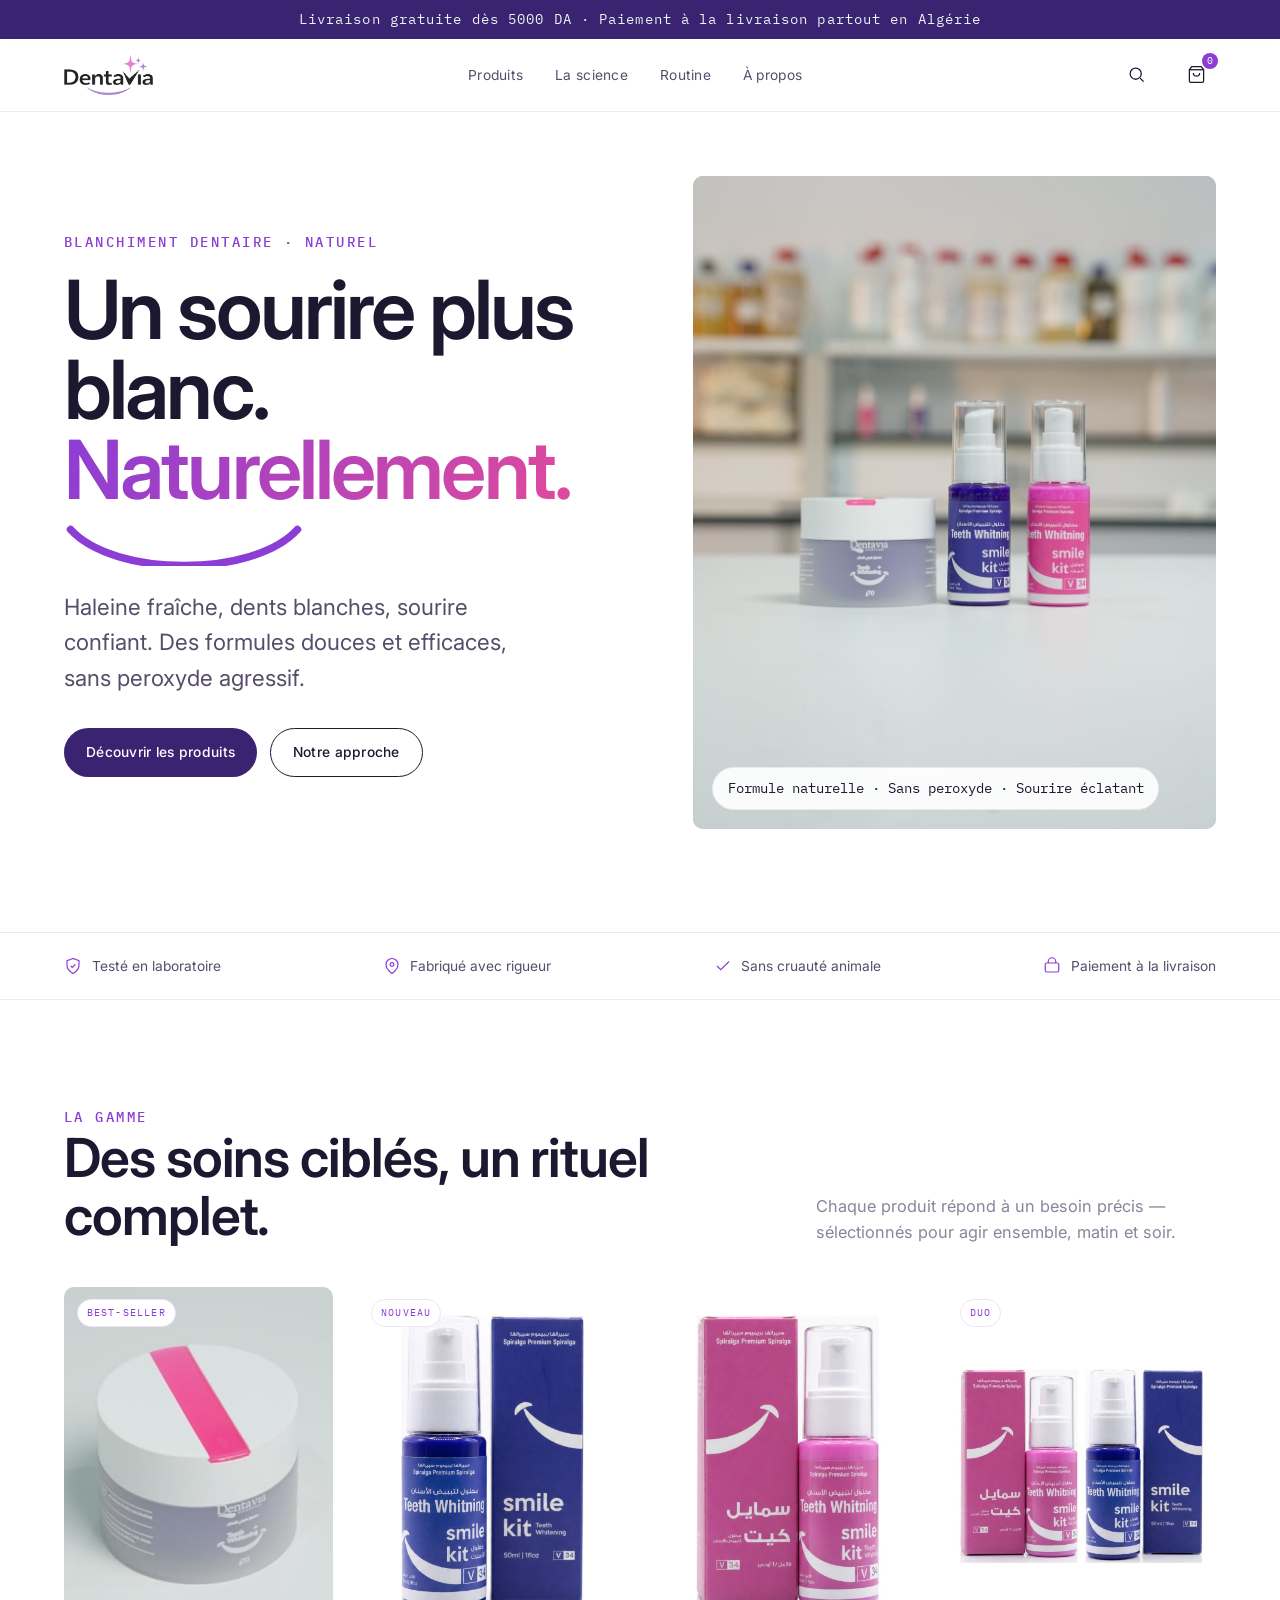
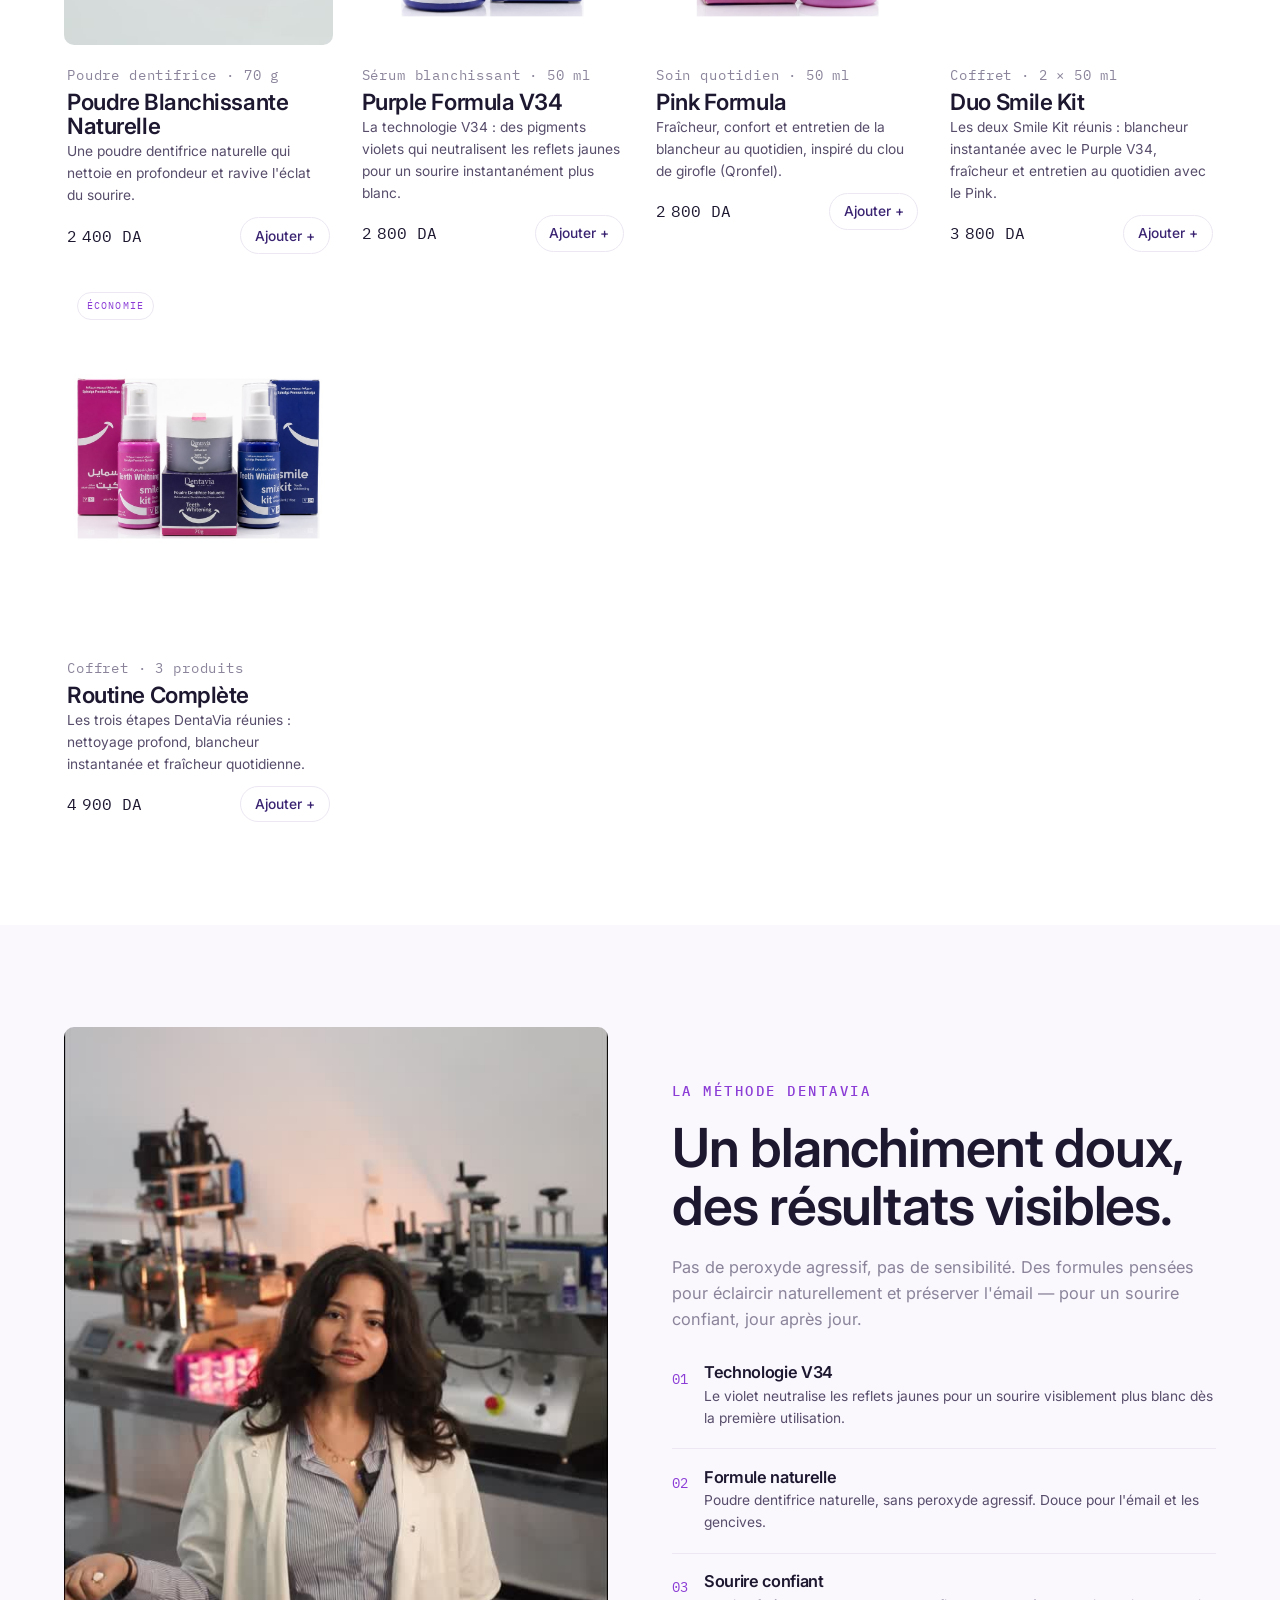
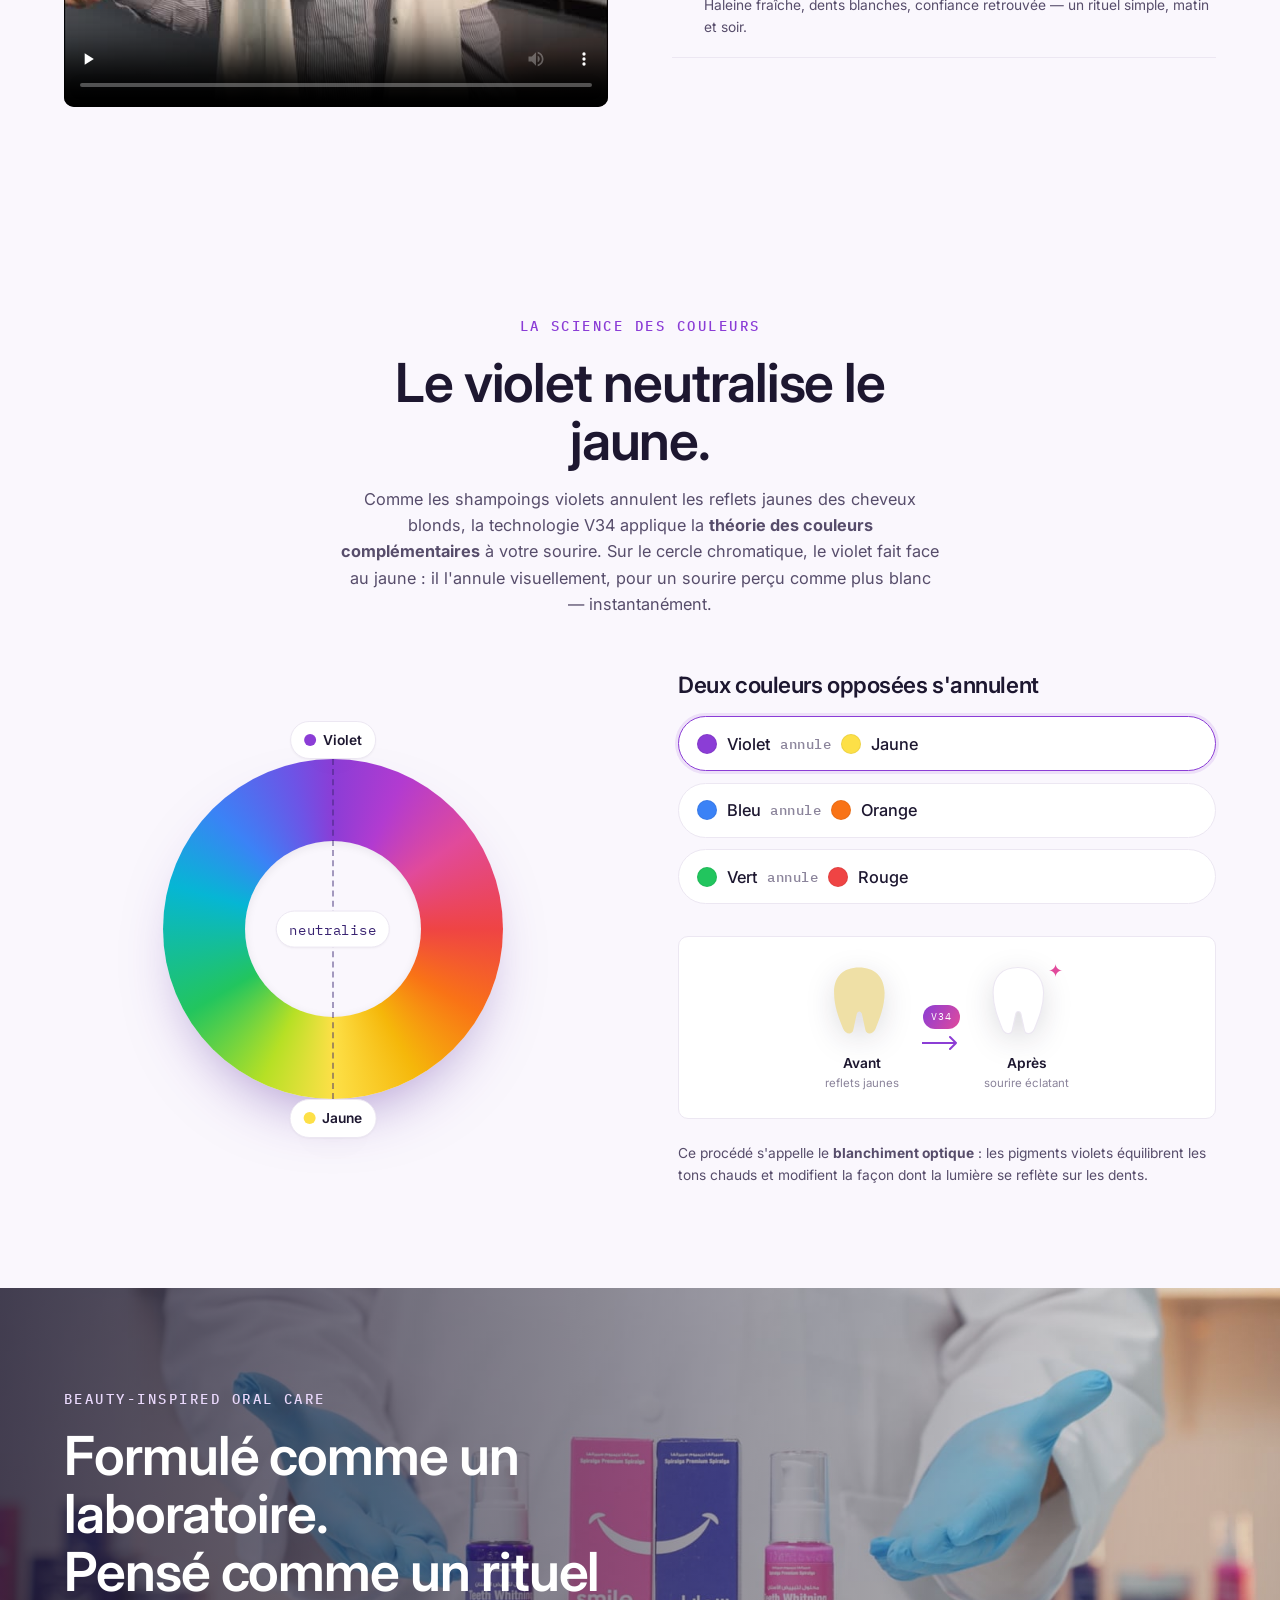
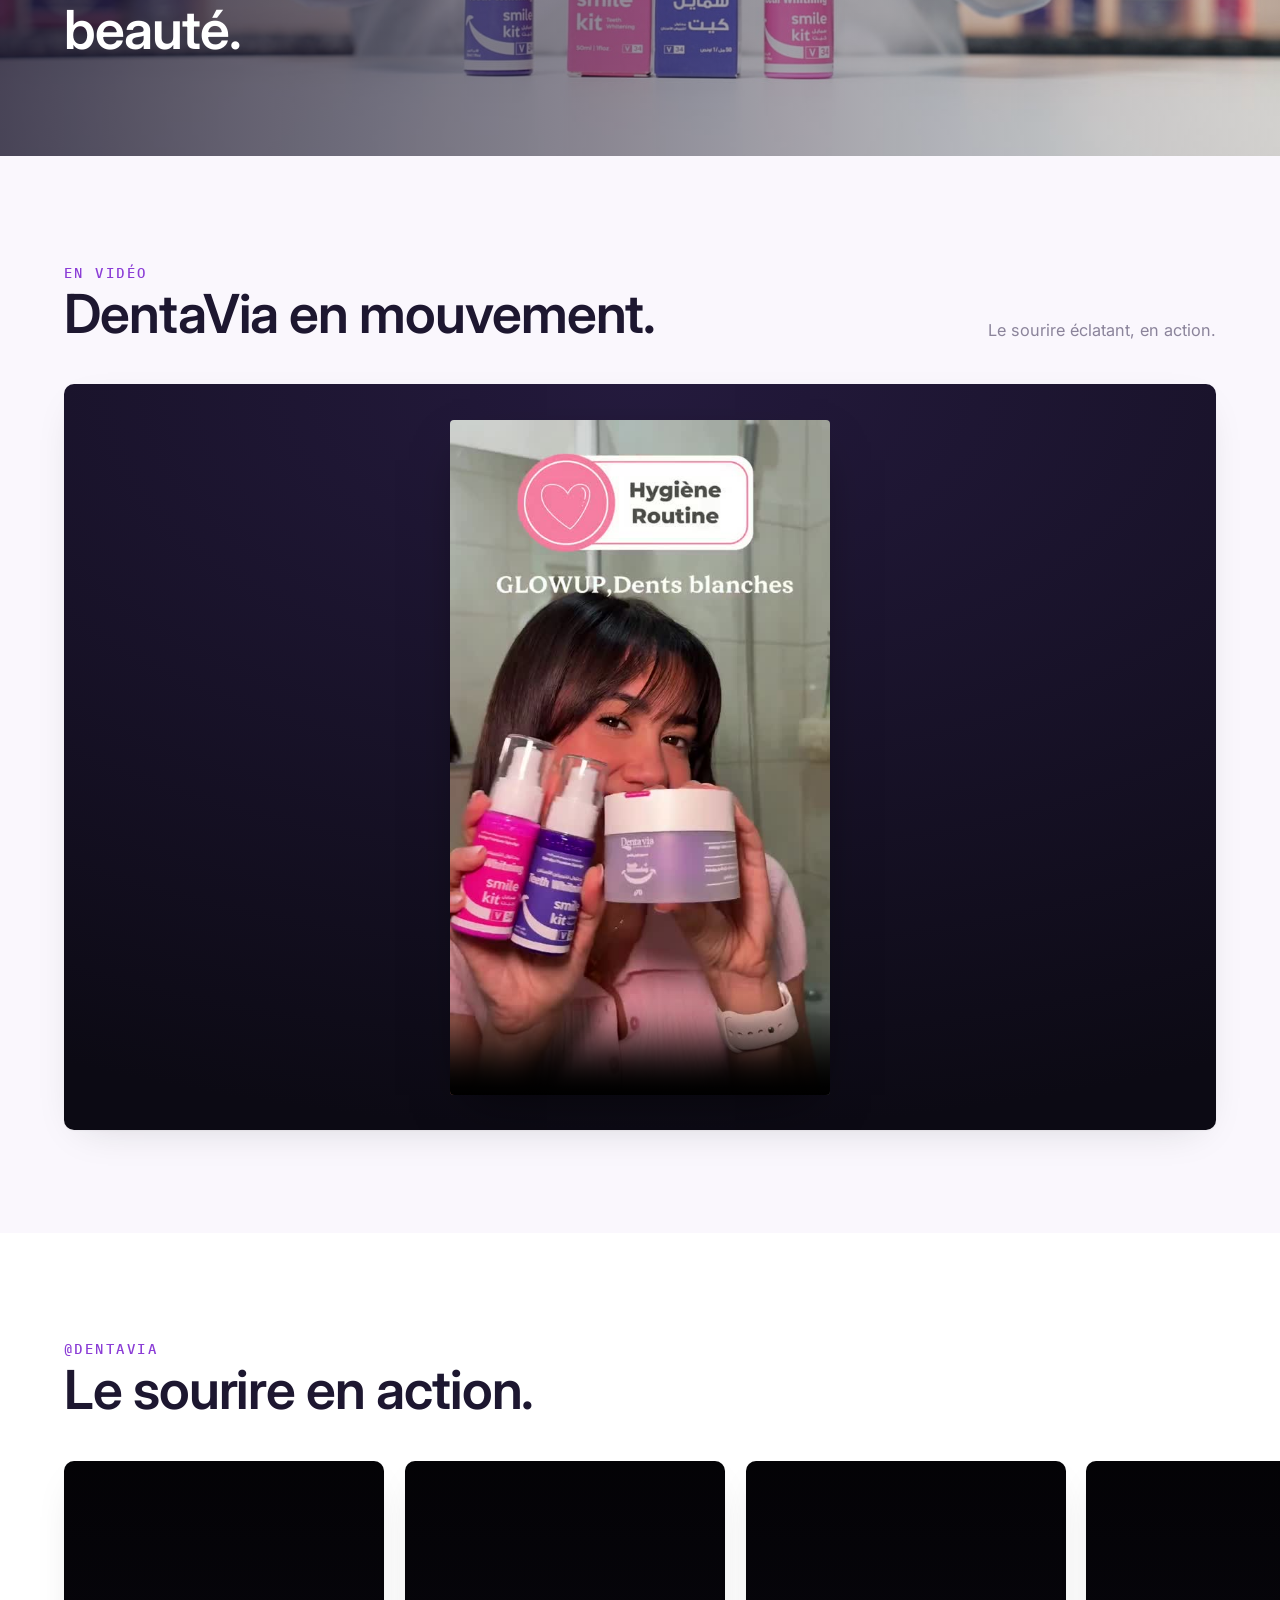
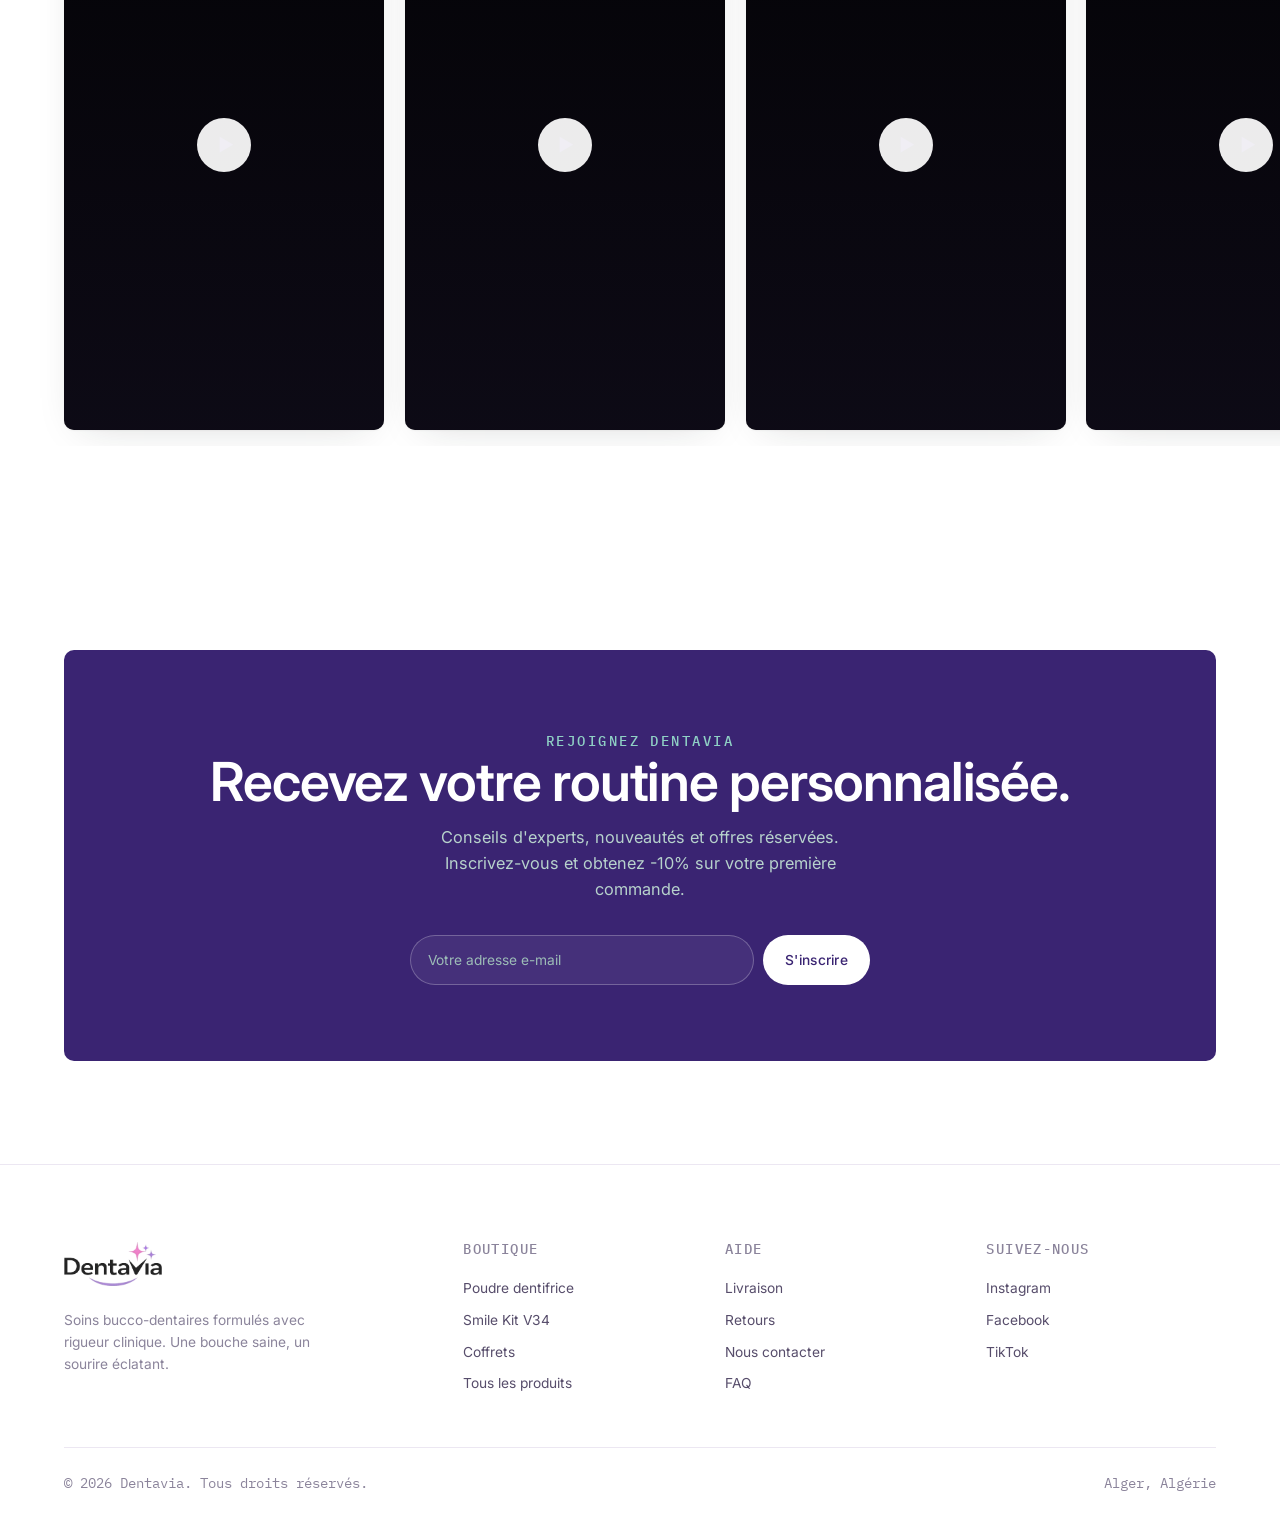
==== index.html @ 121d043a "DentaVia store: initial commit Static COD e-commerce site (5 products, cart, checkout with Google Sh" ====
<!DOCTYPE html>
<html lang="fr">
<head>
  <meta charset="UTF-8" />
  <meta name="viewport" content="width=device-width, initial-scale=1.0" />
  <title>DentaVia — Blanchiment dentaire naturel</title>
  <meta name="description" content="DentaVia — poudre dentifrice naturelle et Smile Kit V34. Haleine fraîche, dents blanches, sourire confiant. Livraison partout en Algérie." />
  <link rel="preconnect" href="https://fonts.googleapis.com" />
  <link rel="preconnect" href="https://fonts.gstatic.com" crossorigin />
  <link href="https://fonts.googleapis.com/css2?family=Inter:wght@400;500;600;700&family=IBM+Plex+Mono:wght@400;500&display=swap" rel="stylesheet" />
  <link rel="stylesheet" href="assets/css/style.css" />
</head>
<body>

  <!-- ===== Logo intro (animated reveal, once per session) ===== -->
  <div class="intro" id="intro" hidden>
    <div class="intro__stage">
      <svg class="intro__smile" viewBox="0 0 120 26" preserveAspectRatio="none" fill="none" aria-hidden="true">
        <path d="M5 6 C42 31 78 31 115 6" stroke="url(#ig)" stroke-width="6" stroke-linecap="round" pathLength="1" vector-effect="non-scaling-stroke" />
        <defs><linearGradient id="ig" x1="0" y1="0" x2="120" y2="0"><stop stop-color="#8b3dd6"/><stop offset="1" stop-color="#e14a9b"/></linearGradient></defs>
      </svg>
      <img class="intro__logo" src="assets/img/logo.png" alt="DentaVia" />
    </div>
  </div>

  <!-- Announcement -->
  <div class="announce">Livraison gratuite dès 5000 DA · Paiement à la livraison partout en Algérie</div>

  <!-- Header -->
  <header class="site-header">
    <div class="wrap nav">
      <a href="index.html" class="brand"><img class="brand__logo" src="assets/img/logo.png" alt="DentaVia" /></a>
      <nav class="nav__links" aria-label="Principal">
        <a href="#products">Produits</a>
        <a href="#science">La science</a>
        <a href="#routine">Routine</a>
        <a href="#">À propos</a>
      </nav>
      <div class="nav__actions">
        <button class="icon-btn" aria-label="Rechercher">
          <svg width="19" height="19" viewBox="0 0 24 24" fill="none" stroke="currentColor" stroke-width="1.6"><circle cx="11" cy="11" r="7"/><path d="m21 21-4.3-4.3"/></svg>
        </button>
        <button class="icon-btn cart-count" data-count="0" id="cartOpen" aria-label="Panier">
          <svg width="19" height="19" viewBox="0 0 24 24" fill="none" stroke="currentColor" stroke-width="1.6"><path d="M6 2 3 6v14a2 2 0 0 0 2 2h14a2 2 0 0 0 2-2V6l-3-4Z"/><path d="M3 6h18"/><path d="M16 10a4 4 0 0 1-8 0"/></svg>
        </button>
        <button class="icon-btn nav__toggle" aria-label="Menu">
          <svg width="20" height="20" viewBox="0 0 24 24" fill="none" stroke="currentColor" stroke-width="1.6"><path d="M4 7h16M4 12h16M4 17h16"/></svg>
        </button>
      </div>
    </div>
  </header>

  <main>
    <!-- Hero -->
    <section class="hero">
      <div class="wrap hero__grid">
        <div class="hero__copy">
          <span class="eyebrow">Blanchiment dentaire · Naturel</span>
          <h1 class="hero__title">Un sourire plus blanc.<br /><em>Naturellement.</em></h1>
          <svg class="hero__smile" viewBox="0 0 220 40" fill="none" aria-hidden="true"><path d="M6 6c40 44 168 44 208 0" stroke="url(#hs)" stroke-width="7" stroke-linecap="round"/><defs><linearGradient id="hs" x1="0" y1="0" x2="220" y2="0"><stop stop-color="#8b3dd6"/><stop offset="1" stop-color="#e14a9b"/></linearGradient></defs></svg>
          <p class="hero__lead">Haleine fraîche, dents blanches, sourire confiant. Des formules douces et efficaces, sans peroxyde agressif.</p>
          <div class="hero__cta">
            <a href="#products" class="btn btn--solid">Découvrir les produits</a>
            <a href="#science" class="btn btn--outline">Notre approche</a>
          </div>
        </div>
        <div class="hero__media hero__media--photo">
          <video class="hero__video" id="heroVideo" autoplay muted loop playsinline preload="none" poster="assets/img/hero.jpg" hidden>
            <source src="assets/video/hero.mp4" type="video/mp4" />
          </video>
          <img src="assets/img/hero.jpg" alt="La gamme DentaVia — poudre et Smile Kit V34" />
          <span class="hero__badge">Formule naturelle · Sans peroxyde · Sourire éclatant</span>
        </div>
      </div>
    </section>

    <!-- Trust strip -->
    <div class="trust">
      <div class="wrap trust__row">
        <div class="trust__item"><svg width="18" height="18" viewBox="0 0 24 24" fill="none" stroke="currentColor" stroke-width="1.6"><path d="M12 2 4 5v6c0 5 3.5 8.5 8 11 4.5-2.5 8-6 8-11V5Z"/><path d="m9 12 2 2 4-4"/></svg> Testé en laboratoire</div>
        <div class="trust__item"><svg width="18" height="18" viewBox="0 0 24 24" fill="none" stroke="currentColor" stroke-width="1.6"><path d="M12 22c4-3 8-6.5 8-12a8 8 0 1 0-16 0c0 5.5 4 9 8 12Z"/><circle cx="12" cy="10" r="2.5"/></svg> Fabriqué avec rigueur</div>
        <div class="trust__item"><svg width="18" height="18" viewBox="0 0 24 24" fill="none" stroke="currentColor" stroke-width="1.6"><path d="M20 6 9 17l-5-5"/></svg> Sans cruauté animale</div>
        <div class="trust__item"><svg width="18" height="18" viewBox="0 0 24 24" fill="none" stroke="currentColor" stroke-width="1.6"><rect x="3" y="8" width="18" height="12" rx="2"/><path d="M7 8V6a5 5 0 0 1 10 0v2"/></svg> Paiement à la livraison</div>
      </div>
    </div>

    <!-- Products -->
    <section id="products" class="wrap">
      <div class="sec-head">
        <div>
          <span class="eyebrow">La gamme</span>
          <h2>Des soins ciblés, un rituel complet.</h2>
        </div>
        <p>Chaque produit répond à un besoin précis — sélectionnés pour agir ensemble, matin et soir.</p>
      </div>
      <div class="products" id="productGrid"><!-- injected by JS --></div>
    </section>

    <!-- Science feature -->
    <section id="science" class="feature">
      <div class="wrap feature__grid">
        <div class="feature__media feature__media--video">
          <video class="feature__video" controls playsinline preload="none" poster="assets/img/feature-poster.jpg">
            <source src="assets/video/feature.mp4" type="video/mp4" />
          </video>
        </div>
        <div>
          <span class="eyebrow">La méthode DentaVia</span>
          <h2>Un blanchiment doux, des résultats visibles.</h2>
          <p class="muted">Pas de peroxyde agressif, pas de sensibilité. Des formules pensées pour éclaircir naturellement et préserver l'émail — pour un sourire confiant, jour après jour.</p>
          <ul class="feature__list">
            <li><span class="feature__num">01</span><div><h4>Technologie V34</h4><p>Le violet neutralise les reflets jaunes pour un sourire visiblement plus blanc dès la première utilisation.</p></div></li>
            <li><span class="feature__num">02</span><div><h4>Formule naturelle</h4><p>Poudre dentifrice naturelle, sans peroxyde agressif. Douce pour l'émail et les gencives.</p></div></li>
            <li><span class="feature__num">03</span><div><h4>Sourire confiant</h4><p>Haleine fraîche, dents blanches, confiance retrouvée — un rituel simple, matin et soir.</p></div></li>
          </ul>
        </div>
      </div>
    </section>

    <!-- Color-correction theory -->
    <section id="theory" class="theory">
      <div class="wrap">
        <div class="theory__head">
          <span class="eyebrow">La science des couleurs</span>
          <h2>Le violet neutralise le jaune.</h2>
          <p>Comme les shampoings violets annulent les reflets jaunes des cheveux blonds, la technologie&nbsp;V34 applique la <strong>théorie des couleurs complémentaires</strong> à votre sourire. Sur le cercle chromatique, le violet fait face au jaune&nbsp;: il l'annule visuellement, pour un sourire perçu comme plus blanc — instantanément.</p>
        </div>

        <div class="theory__grid">
          <!-- Color wheel -->
          <div class="theory__wheel">
            <div class="wheel"><span class="wheel__hole"></span></div>
            <span class="wheel__line" aria-hidden="true"></span>
            <span class="wheel__vs">neutralise</span>
            <span class="wheel__mark wheel__mark--top"><span class="dot" style="background:#8b3dd6"></span>Violet</span>
            <span class="wheel__mark wheel__mark--bottom"><span class="dot" style="background:#fde047"></span>Jaune</span>
          </div>

          <!-- Pairs + result -->
          <div class="theory__side">
            <h3>Deux couleurs opposées s'annulent</h3>
            <ul class="pairs">
              <li class="pair pair--active">
                <span class="swatch" style="background:#8b3dd6"></span> Violet
                <span class="pair__x">annule</span>
                <span class="swatch" style="background:#fde047"></span> Jaune
              </li>
              <li class="pair">
                <span class="swatch" style="background:#3b82f6"></span> Bleu
                <span class="pair__x">annule</span>
                <span class="swatch" style="background:#f97316"></span> Orange
              </li>
              <li class="pair">
                <span class="swatch" style="background:#22c55e"></span> Vert
                <span class="pair__x">annule</span>
                <span class="swatch" style="background:#ef4444"></span> Rouge
              </li>
            </ul>

            <div class="theory__result">
              <figure class="tooth-fig">
                <svg class="tooth" viewBox="0 0 60 72" aria-hidden="true"><path d="M30 4C16 4 8 12 8 26c0 12 4 22 8 32 2 5 8 6 9 1l3-14c.6-3 4-3 4.6 0l3 14c1 5 7 4 9-1 4-10 8-20 8-32C52 12 44 4 30 4Z" fill="#efe0a6"/></svg>
                <figcaption>Avant<small>reflets jaunes</small></figcaption>
              </figure>
              <div class="tooth-arrow">
                <span class="tooth-drop">V34</span>
                <svg width="40" height="16" viewBox="0 0 40 16" fill="none"><path d="M0 8h34m0 0-6-6m6 6-6 6" stroke="url(#ar)" stroke-width="2" stroke-linecap="round" stroke-linejoin="round"/><defs><linearGradient id="ar" x1="0" y1="0" x2="40" y2="0"><stop stop-color="#8b3dd6"/><stop offset="1" stop-color="#e14a9b"/></linearGradient></defs></svg>
              </div>
              <figure class="tooth-fig">
                <svg class="tooth" viewBox="0 0 60 72" aria-hidden="true"><path d="M30 4C16 4 8 12 8 26c0 12 4 22 8 32 2 5 8 6 9 1l3-14c.6-3 4-3 4.6 0l3 14c1 5 7 4 9-1 4-10 8-20 8-32C52 12 44 4 30 4Z" fill="#ffffff" stroke="#ece7f2"/></svg>
                <span class="tooth-spark">✦</span>
                <figcaption>Après<small>sourire éclatant</small></figcaption>
              </figure>
            </div>
            <p class="theory__note">Ce procédé s'appelle le <strong>blanchiment optique</strong> : les pigments violets équilibrent les tons chauds et modifient la façon dont la lumière se reflète sur les dents.</p>
          </div>
        </div>
      </div>
    </section>

    <!-- Lifestyle band -->
    <section class="band">
      <img src="assets/img/lifestyle.jpg" alt="Laboratoire DentaVia" />
      <div class="band__overlay">
        <div class="wrap">
          <span class="eyebrow" style="color:#e9d8fb">Beauty-inspired oral care</span>
          <h2>Formulé comme un laboratoire.<br />Pensé comme un rituel beauté.</h2>
        </div>
      </div>
    </section>

    <!-- Homepage video section (appears when assets/video/reel.mp4 exists) -->
    <section class="vsection" id="videoSection" hidden>
      <div class="wrap">
        <div class="sec-head">
          <div><span class="eyebrow">En vidéo</span><h2>DentaVia en mouvement.</h2></div>
          <p>Le sourire éclatant, en action.</p>
        </div>
        <div class="vplayer">
          <video id="reelVideo" class="vplayer__video" controls playsinline preload="none" poster="assets/img/reel-poster.jpg">
            <source src="assets/video/reel.mp4" type="video/mp4" />
          </video>
        </div>
      </div>
    </section>

    <!-- Video gallery (appears when assets/video/gallery-N.mp4 exist) -->
    <section class="vgallery" id="videoGallery" hidden>
      <div class="wrap">
        <div class="sec-head">
          <div><span class="eyebrow">@dentavia</span><h2>Le sourire en action.</h2></div>
          <div class="carousel-nav">
            <button class="carousel-btn" id="galPrev" aria-label="Précédent">&#8249;</button>
            <button class="carousel-btn" id="galNext" aria-label="Suivant">&#8250;</button>
          </div>
        </div>
      </div>
      <div class="vcarousel">
        <div class="vcarousel__track" id="vgalleryGrid"></div>
      </div>
    </section>

    <!-- Routine / Newsletter -->
    <section id="routine" class="wrap">
      <div class="news">
        <span class="eyebrow" style="color:#8fd0c5">Rejoignez Dentavia</span>
        <h2>Recevez votre routine personnalisée.</h2>
        <p>Conseils d'experts, nouveautés et offres réservées. Inscrivez-vous et obtenez -10% sur votre première commande.</p>
        <form class="news__form" onsubmit="event.preventDefault(); this.reset(); alert('Merci ! (branchement e-mail à venir)');">
          <input type="email" placeholder="Votre adresse e-mail" required />
          <button class="btn btn--solid" type="submit">S'inscrire</button>
        </form>
      </div>
    </section>
  </main>

  <!-- Footer -->
  <footer class="site-footer">
    <div class="wrap">
      <div class="footer__grid">
        <div class="footer__brand">
          <a href="index.html" class="brand"><img class="brand__logo" src="assets/img/logo.png" alt="DentaVia" /></a>
          <p>Soins bucco-dentaires formulés avec rigueur clinique. Une bouche saine, un sourire éclatant.</p>
        </div>
        <div class="footer__col">
          <h4>Boutique</h4>
          <a href="#">Poudre dentifrice</a><a href="#">Smile Kit V34</a><a href="#">Coffrets</a><a href="#">Tous les produits</a>
        </div>
        <div class="footer__col">
          <h4>Aide</h4>
          <a href="#">Livraison</a><a href="#">Retours</a><a href="#">Nous contacter</a><a href="#">FAQ</a>
        </div>
        <div class="footer__col">
          <h4>Suivez-nous</h4>
          <a href="#">Instagram</a><a href="#">Facebook</a><a href="#">TikTok</a>
        </div>
      </div>
      <div class="footer__bottom">
        <p>© 2026 Dentavia. Tous droits réservés.</p>
        <p>Alger, Algérie</p>
      </div>
    </div>
  </footer>

  <!-- Cart drawer -->
  <div class="overlay" id="overlay"></div>
  <aside class="drawer" id="drawer" aria-label="Panier">
    <div class="drawer__head">
      <h3>Votre panier</h3>
      <button class="icon-btn" id="cartClose" aria-label="Fermer">
        <svg width="20" height="20" viewBox="0 0 24 24" fill="none" stroke="currentColor" stroke-width="1.6"><path d="M18 6 6 18M6 6l12 12"/></svg>
      </button>
    </div>
    <div class="drawer__items" id="cartItems"></div>
    <div class="drawer__foot">
      <div class="drawer__total"><span>Total</span><span id="cartTotal">0 DA</span></div>
      <a href="checkout.html" class="btn btn--solid btn--block">Passer à la caisse</a>
    </div>
  </aside>

  <script src="assets/js/products.js"></script>
  <script src="assets/js/store.js"></script>
  <script src="assets/js/media.js"></script>
  <script src="assets/js/intro.js"></script>
</body>
</html>
---- assets/css/style.css ----
/* =========================================================
   DENTAVIA — Design System
   Clean dermocosmetic aesthetic (The Ordinary × Avène)
   ========================================================= */

/* ---------- Design tokens ---------- */
:root {
  /* Palette — DentaVia violet / pink / deep indigo */
  --ink:        #1d1730;   /* deep purple-black */
  --ink-soft:   #574d6b;
  --ink-muted:  #8b849b;
  --line:       #ece7f2;
  --paper:      #ffffff;
  --paper-2:    #faf7fd;   /* soft lavender-white tint */
  --mint:       #ead9fb;   /* soft lilac tint */
  --mint-2:     #f4ecfc;
  --brand:      #8b3dd6;   /* violet (primary) */
  --brand-deep: #5a2ba0;
  --brand-ink:  #3a2472;   /* deep indigo (packaging) */
  --accent:     #e14a9b;   /* magenta pink */
  --grad:       linear-gradient(120deg, #8b3dd6 0%, #e14a9b 100%);

  /* Typography */
  --font-sans: "Inter", -apple-system, BlinkMacSystemFont, "Segoe UI", Roboto, Helvetica, Arial, sans-serif;
  --font-mono: "IBM Plex Mono", ui-monospace, SFMono-Regular, Menlo, Consolas, monospace;

  /* Scale */
  --step--1: clamp(0.78rem, 0.75rem + 0.15vw, 0.86rem);
  --step-0:  clamp(0.95rem, 0.9rem + 0.2vw, 1.02rem);
  --step-1:  clamp(1.15rem, 1.05rem + 0.5vw, 1.4rem);
  --step-2:  clamp(1.5rem, 1.3rem + 1vw, 2.1rem);
  --step-3:  clamp(2rem, 1.6rem + 2.2vw, 3.4rem);
  --step-4:  clamp(2.6rem, 1.9rem + 4vw, 5.2rem);

  /* Space & shape */
  --gutter: clamp(1.2rem, 5vw, 4rem);
  --maxw: 1280px;
  --radius: 4px;
  --radius-lg: 10px;
  --shadow: 0 1px 2px rgba(20,32,30,.04), 0 12px 40px -18px rgba(20,32,30,.18);
  --ease: cubic-bezier(.22,.61,.36,1);
}

/* ---------- Reset ---------- */
*, *::before, *::after { box-sizing: border-box; }
* { margin: 0; }
html { -webkit-text-size-adjust: 100%; scroll-behavior: smooth; }
body {
  font-family: var(--font-sans);
  font-size: var(--step-0);
  line-height: 1.6;
  color: var(--ink);
  background: var(--paper);
  -webkit-font-smoothing: antialiased;
  text-rendering: optimizeLegibility;
}
img, picture, svg { display: block; max-width: 100%; }
[hidden] { display: none !important; }
a { color: inherit; text-decoration: none; }
button { font: inherit; cursor: pointer; border: 0; background: none; color: inherit; }
ul { list-style: none; padding: 0; }
h1, h2, h3, h4 { line-height: 1.08; font-weight: 600; letter-spacing: -0.02em; }

/* ---------- Utilities ---------- */
.wrap { width: 100%; max-width: var(--maxw); margin-inline: auto; padding-inline: var(--gutter); }
.eyebrow {
  font-family: var(--font-mono);
  font-size: var(--step--1);
  letter-spacing: 0.18em;
  text-transform: uppercase;
  color: var(--brand);
  font-weight: 500;
}
.muted { color: var(--ink-muted); }
.center { text-align: center; }
section { padding-block: clamp(3.5rem, 8vw, 7rem); }

/* ---------- Buttons ---------- */
.btn {
  --pad-y: .9em; --pad-x: 1.6em;
  display: inline-flex; align-items: center; gap: .6em;
  padding: var(--pad-y) var(--pad-x);
  font-size: var(--step--1);
  font-weight: 500;
  letter-spacing: 0.02em;
  border-radius: 100px;
  transition: transform .25s var(--ease), background .25s var(--ease), color .25s var(--ease), border-color .25s var(--ease);
}
.btn:active { transform: translateY(1px); }
.btn--solid { background: var(--brand-ink); color: #fff; }
.btn--solid:hover { background: var(--brand-deep); }
.btn--outline { border: 1px solid var(--ink); color: var(--ink); }
.btn--outline:hover { background: var(--ink); color: #fff; }
.btn--ghost { color: var(--brand); }
.btn--ghost:hover { color: var(--brand-ink); }
.btn--block { width: 100%; justify-content: center; }

/* =========================================================
   Intro — animated logo reveal
   ========================================================= */
.intro {
  position: fixed; inset: 0; z-index: 200;
  display: grid; place-items: center; padding: 2rem;
  background: radial-gradient(120% 100% at 50% 30%, var(--mint-2) 0%, #fff 65%);
  animation: introIn .4s var(--ease) both;
  overflow: hidden;
}
.intro.is-done { opacity: 0; transform: scale(1.03); transition: opacity .6s var(--ease), transform .6s var(--ease); pointer-events: none; }
@keyframes introIn { from { opacity: 0; } to { opacity: 1; } }

.intro__stage { position: relative; width: min(82vw, 400px); aspect-ratio: 578 / 259; }

/* 1) smile swoosh draws first, sitting exactly where the logo's smile lives */
.intro__smile { position: absolute; left: 25%; top: 79%; width: 50%; height: 22%; }
.intro__smile path {
  stroke-dasharray: 1; stroke-dashoffset: 1;
  animation: introDraw .75s .15s cubic-bezier(.5,0,.3,1) forwards;
}
@keyframes introDraw { to { stroke-dashoffset: 0; } }

/* 2) full logo resolves in on top (its smile overlaps the drawn one) */
.intro__logo {
  position: absolute; inset: 0; width: 100%; height: 100%; object-fit: contain;
  opacity: 0; animation: introLogoIn .6s .7s ease forwards;
}
@keyframes introLogoIn { to { opacity: 1; } }

@media (prefers-reduced-motion: reduce) {
  .intro__smile { display: none; }
  .intro__logo { animation-duration: .01s; animation-delay: 0s; }
}

/* =========================================================
   Announcement bar
   ========================================================= */
.announce {
  background: var(--brand-ink);
  color: #eaf4f1;
  font-family: var(--font-mono);
  font-size: var(--step--1);
  letter-spacing: 0.08em;
  text-align: center;
  padding: .6em 1em;
}

/* =========================================================
   Header / Nav
   ========================================================= */
.site-header {
  position: sticky; top: 0; z-index: 50;
  background: rgba(255,255,255,.85);
  backdrop-filter: saturate(1.4) blur(12px);
  border-bottom: 1px solid var(--line);
}
.nav {
  display: flex; align-items: center; justify-content: space-between;
  gap: 1rem; height: 72px;
}
.brand { display: inline-flex; align-items: center; }
.brand__logo { height: 40px; width: auto; display: block; }
.site-footer .brand__logo { height: 44px; }
.brand__spark { transform: translateY(-6px); }
.nav__links { display: flex; gap: clamp(1rem, 2.5vw, 2.4rem); }
.nav__links a { font-size: var(--step--1); letter-spacing: 0.02em; color: var(--ink-soft); position: relative; padding-block: .3rem; }
.nav__links a::after {
  content: ""; position: absolute; left: 0; bottom: 0; height: 1px; width: 0;
  background: var(--brand); transition: width .3s var(--ease);
}
.nav__links a:hover { color: var(--ink); }
.nav__links a:hover::after { width: 100%; }
.nav__actions { display: flex; align-items: center; gap: 1.2rem; }
.icon-btn { display: inline-grid; place-items: center; width: 40px; height: 40px; border-radius: 50%; color: var(--ink); transition: background .2s; }
.icon-btn:hover { background: var(--paper-2); }
.cart-count {
  position: relative;
}
.cart-count[data-count]::after {
  content: attr(data-count);
  position: absolute; top: -2px; right: -2px;
  background: var(--brand); color: #fff;
  font-size: 10px; font-family: var(--font-mono);
  min-width: 16px; height: 16px; padding: 0 4px;
  border-radius: 100px; display: grid; place-items: center;
}
.nav__toggle { display: none; }

/* =========================================================
   Hero
   ========================================================= */
.hero { padding-top: clamp(2rem, 5vw, 4rem); }
.hero__grid {
  display: grid; grid-template-columns: 1.05fr .95fr;
  gap: clamp(1.5rem, 4vw, 4rem); align-items: center;
}
.hero__title {
  font-size: var(--step-4);
  letter-spacing: -0.035em;
  line-height: 0.98;
  margin-block: 1rem 1.2rem;
}
.hero__title em {
  font-style: normal;
  background: var(--grad);
  -webkit-background-clip: text; background-clip: text; color: transparent;
}
.hero__smile { width: clamp(160px, 22vw, 240px); height: auto; margin: -0.4rem 0 1.4rem; }
.hero__lead { font-size: var(--step-1); color: var(--ink-soft); max-width: 34ch; margin-bottom: 2rem; }
.hero__cta { display: flex; gap: .8rem; flex-wrap: wrap; }
.hero__media {
  position: relative;
  aspect-ratio: 4/5;
  background:
    radial-gradient(120% 100% at 70% 20%, var(--mint) 0%, var(--mint-2) 45%, var(--paper-2) 100%);
  border-radius: var(--radius-lg);
  overflow: hidden;
  display: grid; place-items: center;
}
.hero__media img { width: 78%; height: auto; filter: drop-shadow(0 30px 50px rgba(20,32,30,.22)); }
/* Full-bleed photo variant */
.hero__media--photo img { width: 100%; height: 100%; object-fit: cover; filter: none; }
.hero__badge {
  position: absolute; left: 1.2rem; bottom: 1.2rem;
  background: rgba(255,255,255,.9); backdrop-filter: blur(6px);
  border: 1px solid var(--line);
  font-family: var(--font-mono); font-size: var(--step--1);
  padding: .6rem .9rem; border-radius: 100px;
}

/* Trust strip */
.trust {
  border-block: 1px solid var(--line);
  padding-block: 1.4rem;
}
.trust__row { display: flex; flex-wrap: wrap; justify-content: space-between; gap: 1rem 2rem; }
.trust__item { display: flex; align-items: center; gap: .6rem; font-size: var(--step--1); color: var(--ink-soft); }
.trust__item svg { color: var(--brand); flex: none; }

/* =========================================================
   Section heading
   ========================================================= */
.sec-head { display: flex; align-items: flex-end; justify-content: space-between; gap: 1rem; margin-bottom: 2.6rem; flex-wrap: wrap; }
.sec-head h2 { font-size: var(--step-3); max-width: 18ch; }
.sec-head p { color: var(--ink-muted); max-width: 40ch; }

/* =========================================================
   Product grid
   ========================================================= */
.products { display: grid; grid-template-columns: repeat(4, 1fr); gap: clamp(1rem, 2vw, 1.6rem); }
.card { position: relative; display: flex; flex-direction: column; }
.card__media {
  position: relative;
  aspect-ratio: 3/4;
  background: var(--paper-2);
  border-radius: var(--radius-lg);
  overflow: hidden;
  display: grid; place-items: center;
  transition: background .4s var(--ease);
}
.card__media img { width: 70%; transition: transform .5s var(--ease); }
.card:hover .card__media img { transform: scale(1.05) translateY(-4px); }
/* Photo (non-cutout) product images fill the frame */
.card__media.is-photo img { width: 100%; height: 100%; object-fit: cover; }
.pdp__media.is-photo img { width: 100%; height: 100%; object-fit: cover; filter: none; }
.summary__media.is-photo img { width: 100%; height: 100%; object-fit: cover; border-radius: inherit; }
.card__tag {
  position: absolute; top: .8rem; left: .8rem;
  font-family: var(--font-mono); font-size: 10px; letter-spacing: .12em; text-transform: uppercase;
  background: var(--paper); border: 1px solid var(--line); color: var(--brand);
  padding: .3rem .55rem; border-radius: 100px;
}
.card__add {
  position: absolute; inset-inline: .8rem; bottom: .8rem;
  background: var(--paper); border: 1px solid var(--line);
  border-radius: 100px; padding: .7em; text-align: center;
  font-size: var(--step--1); font-weight: 500;
  opacity: 0; transform: translateY(8px);
  transition: opacity .3s var(--ease), transform .3s var(--ease), background .2s, color .2s;
}
.card:hover .card__add { opacity: 1; transform: translateY(0); }
.card__add:hover { background: var(--brand-ink); color: #fff; border-color: var(--brand-ink); }
.card__body { padding: 1rem .2rem 0; }
.card__ey { font-family: var(--font-mono); font-size: var(--step--1); color: var(--ink-muted); letter-spacing: .06em; }
.card__name { font-size: var(--step-1); font-weight: 600; margin-block: .2rem .1rem; letter-spacing: -0.02em; }
.card__desc { font-size: var(--step--1); color: var(--ink-soft); }
.card__name a:hover { color: var(--brand); }
.card__foot { display: flex; align-items: center; justify-content: space-between; margin-top: .7rem; gap: .5rem; }
.card__price { font-family: var(--font-mono); font-size: var(--step-0); }
.card__mini {
  font-size: var(--step--1); font-weight: 500; color: var(--brand-ink);
  border: 1px solid var(--line); border-radius: 100px; padding: .45em 1em;
  transition: background .2s, color .2s, border-color .2s;
}
.card__mini:hover { background: var(--brand-ink); color: #fff; border-color: var(--brand-ink); }

/* =========================================================
   Split / science feature
   ========================================================= */
.feature { background: var(--paper-2); }
.feature__grid { display: grid; grid-template-columns: 1fr 1fr; gap: clamp(2rem, 5vw, 5rem); align-items: center; }
.feature__media { aspect-ratio: 1/1; border-radius: var(--radius-lg); background: radial-gradient(120% 120% at 30% 20%, var(--mint) 0%, var(--mint-2) 50%, #fff 100%); }
.feature__media--video { aspect-ratio: 4 / 5; background: #0c0a14; overflow: hidden; }
.feature__video { width: 100%; height: 100%; object-fit: cover; display: block; }
.feature h2 { font-size: var(--step-3); margin-block: 1rem 1.2rem; }
.feature__list { display: grid; gap: 1.2rem; margin-top: 2rem; }
.feature__list li { display: grid; grid-template-columns: auto 1fr; gap: 1rem; padding-bottom: 1.2rem; border-bottom: 1px solid var(--line); }
.feature__num { font-family: var(--font-mono); color: var(--brand); font-size: var(--step--1); padding-top: .2rem; }
.feature__list h4 { font-size: var(--step-0); margin-bottom: .2rem; }
.feature__list p { font-size: var(--step--1); color: var(--ink-soft); }

/* =========================================================
   Color-correction theory
   ========================================================= */
.theory { background: var(--paper-2); overflow: hidden; }
.theory__head { max-width: 60ch; margin: 0 auto 3.5rem; text-align: center; }
.theory__head h2 { font-size: var(--step-3); margin: 1rem 0 1rem; }
.theory__head p { color: var(--ink-soft); }
.theory__grid { display: grid; grid-template-columns: 1fr 1fr; gap: clamp(2rem, 6vw, 5rem); align-items: center; }

/* Wheel */
.theory__wheel { position: relative; display: grid; place-items: center; justify-self: center; padding: 3rem 0; }
.wheel {
  --size: clamp(240px, 32vw, 340px);
  width: var(--size); height: var(--size); border-radius: 50%;
  background: conic-gradient(from 0deg,
    #8b3dd6 0deg, #b23bd0 25deg, #e14a9b 55deg, #ef4444 90deg,
    #f97316 120deg, #f5b70a 150deg, #fde047 180deg, #b6e025 205deg,
    #22c55e 240deg, #06b6d4 285deg, #3b82f6 315deg, #6d54e6 345deg, #8b3dd6 360deg);
  display: grid; place-items: center;
  box-shadow: 0 30px 60px -25px rgba(90,43,160,.5);
  animation: wheelin .9s var(--ease) both;
}
@keyframes wheelin { from { transform: rotate(-25deg) scale(.9); opacity: 0; } to { transform: none; opacity: 1; } }
.wheel__hole { width: 52%; height: 52%; border-radius: 50%; background: var(--paper-2); box-shadow: inset 0 2px 10px rgba(20,16,40,.08); }
.wheel__line {
  position: absolute; top: 3rem; bottom: 3rem; left: 50%; width: 0;
  border-left: 2px dashed rgba(58,36,114,.45); transform: translateX(-1px);
}
.wheel__vs {
  position: absolute; top: 50%; left: 50%; transform: translate(-50%, -50%);
  background: #fff; border: 1px solid var(--line); color: var(--brand-ink);
  font-family: var(--font-mono); font-size: var(--step--1); letter-spacing: .05em;
  padding: .4rem .8rem; border-radius: 100px; box-shadow: var(--shadow);
}
.wheel__mark {
  position: absolute; left: 50%; transform: translateX(-50%);
  display: inline-flex; align-items: center; gap: .45rem;
  background: #fff; border: 1px solid var(--line); box-shadow: var(--shadow);
  font-weight: 600; font-size: var(--step--1); padding: .45rem .8rem; border-radius: 100px;
}
.wheel__mark .dot { width: 12px; height: 12px; border-radius: 50%; box-shadow: 0 0 0 3px rgba(255,255,255,.6); }
.wheel__mark--top { top: .6rem; }
.wheel__mark--bottom { bottom: .6rem; }

/* Pairs */
.theory__side h3 { font-size: var(--step-1); margin-bottom: 1.2rem; }
.pairs { display: grid; gap: .7rem; margin-bottom: 2rem; }
.pair {
  display: flex; align-items: center; gap: .6rem; flex-wrap: wrap;
  padding: .85rem 1.1rem; border: 1px solid var(--line); border-radius: 100px;
  background: #fff; font-weight: 500; font-size: var(--step-0);
}
.pair--active { border-color: var(--brand); box-shadow: 0 0 0 3px color-mix(in srgb, var(--brand) 12%, transparent); }
.pair .swatch { width: 20px; height: 20px; border-radius: 50%; border: 1px solid rgba(0,0,0,.06); }
.pair__x { font-family: var(--font-mono); font-size: var(--step--1); color: var(--ink-muted); letter-spacing: .04em; }

/* Before / after tooth */
.theory__result { display: flex; align-items: center; justify-content: center; gap: 1.4rem; background: #fff; border: 1px solid var(--line); border-radius: var(--radius-lg); padding: 1.6rem; }
.tooth-fig { position: relative; text-align: center; margin: 0; }
.tooth { width: clamp(52px, 8vw, 68px); height: auto; filter: drop-shadow(0 8px 14px rgba(20,16,40,.14)); }
.tooth-fig figcaption { margin-top: .5rem; font-weight: 600; font-size: var(--step--1); display: flex; flex-direction: column; }
.tooth-fig small { color: var(--ink-muted); font-weight: 400; }
.tooth-spark { position: absolute; top: -6px; right: 6px; color: var(--accent); font-size: 18px; animation: twinkle 2s ease-in-out infinite; }
@keyframes twinkle { 0%,100% { opacity: 1; transform: scale(1); } 50% { opacity: .4; transform: scale(.75); } }
.tooth-arrow { display: flex; flex-direction: column; align-items: center; gap: .4rem; }
.tooth-drop { font-family: var(--font-mono); font-size: 10px; letter-spacing: .1em; color: #fff; background: var(--grad); padding: .25rem .5rem; border-radius: 100px; }
.theory__note { font-size: var(--step--1); color: var(--ink-soft); margin-top: 1.4rem; }

/* =========================================================
   Video — hero background, sections, gallery
   ========================================================= */
.hero__video { position: absolute; inset: 0; width: 100%; height: 100%; object-fit: cover; z-index: 1; }
.hero__media--photo .hero__badge { z-index: 2; }

.vsection { background: var(--paper-2); }
.vplayer {
  position: relative; border-radius: var(--radius-lg); overflow: hidden; box-shadow: var(--shadow);
  background: radial-gradient(120% 100% at 50% 0%, #241a3d, #0c0a14);
  display: flex; justify-content: center; padding: clamp(1rem, 3vw, 2.2rem);
}
.vplayer__video {
  display: block; width: auto; height: auto;
  max-width: min(380px, 100%); aspect-ratio: 9 / 16; max-height: 80vh;
  object-fit: cover; border-radius: var(--radius); background: #000;
  box-shadow: 0 20px 50px -20px rgba(0,0,0,.6);
}

/* Carousel */
.carousel-nav { display: flex; gap: .6rem; }
.carousel-btn {
  width: 46px; height: 46px; border-radius: 50%; border: 1px solid var(--line);
  display: grid; place-items: center; font-size: 1.5rem; line-height: 1; color: var(--ink);
  background: #fff; transition: background .2s, color .2s, border-color .2s, transform .15s;
}
.carousel-btn:hover { background: var(--brand-ink); color: #fff; border-color: var(--brand-ink); }
.carousel-btn:active { transform: scale(.94); }
.carousel-btn:disabled { opacity: .3; cursor: default; }
.carousel-btn:disabled:hover { background: #fff; color: var(--ink); border-color: var(--line); }
.vcarousel { position: relative; overflow: hidden; }
.vcarousel__track {
  display: flex; gap: clamp(.8rem, 2vw, 1.3rem);
  padding: 0 var(--gutter) 1rem;
  transition: transform .45s cubic-bezier(.22,.61,.36,1);
  touch-action: pan-y;
}
.vcard {
  position: relative; margin: 0; flex: 0 0 auto;
  width: clamp(230px, 30vw, 320px);
  aspect-ratio: 9 / 16; border-radius: var(--radius-lg);
  overflow: hidden; background: #000; cursor: pointer; box-shadow: var(--shadow);
  user-select: none; -webkit-user-select: none;
}
.vcard video { width: 100%; height: 100%; object-fit: cover; display: block; }
.vcard__play {
  position: absolute; inset: 0; display: grid; place-items: center;
  color: var(--brand-ink); font-size: 1.1rem; text-indent: 3px;
  background: linear-gradient(180deg, rgba(29,23,48,.12), rgba(29,23,48,.45));
  transition: opacity .3s var(--ease); pointer-events: none;
}
.vcard__play::before { content: ""; width: 54px; height: 54px; border-radius: 50%; background: rgba(255,255,255,.92); position: absolute; }
.vcard__play { position: absolute; }
.vcard.is-playing .vcard__play { opacity: 0; }


/* =========================================================
   Lifestyle band
   ========================================================= */
.band { position: relative; min-height: clamp(340px, 52vh, 560px); display: grid; overflow: hidden; padding: 0; }
.band img { position: absolute; inset: 0; width: 100%; height: 100%; object-fit: cover; }
.band__overlay { position: relative; display: grid; align-items: center; background: linear-gradient(90deg, rgba(29,23,48,.78) 0%, rgba(29,23,48,.5) 45%, rgba(29,23,48,.08) 100%); }
.band__overlay h2 { color: #fff; font-size: var(--step-3); max-width: 20ch; margin-top: 1rem; }

/* =========================================================
   Newsletter
   ========================================================= */
.news { background: var(--brand-ink); color: #eaf4f1; border-radius: var(--radius-lg); padding: clamp(2.5rem, 6vw, 5rem); text-align: center; }
.news h2 { font-size: var(--step-3); color: #fff; margin-bottom: .8rem; }
.news p { color: #b7d2cc; max-width: 46ch; margin: 0 auto 2rem; }
.news__form { display: flex; gap: .6rem; max-width: 460px; margin-inline: auto; flex-wrap: wrap; }
.news__form input {
  flex: 1 1 200px; padding: .95em 1.2em; border-radius: 100px; border: 1px solid rgba(255,255,255,.25);
  background: rgba(255,255,255,.06); color: #fff; font: inherit; font-size: var(--step--1);
}
.news__form input::placeholder { color: #9dbdb7; }
.news__form .btn--solid { background: #fff; color: var(--brand-ink); }
.news__form .btn--solid:hover { background: var(--mint-2); }

/* =========================================================
   Footer
   ========================================================= */
.site-footer { border-top: 1px solid var(--line); padding-block: clamp(3rem, 6vw, 5rem) 2rem; }
.footer__grid { display: grid; grid-template-columns: 1.6fr 1fr 1fr 1fr; gap: 2rem; }
.footer__brand p { color: var(--ink-muted); max-width: 30ch; margin-top: 1rem; font-size: var(--step--1); }
.footer__col h4 { font-family: var(--font-mono); font-size: var(--step--1); letter-spacing: .1em; text-transform: uppercase; color: var(--ink-muted); margin-bottom: 1rem; font-weight: 500; }
.footer__col a { display: block; padding: .3rem 0; color: var(--ink-soft); font-size: var(--step--1); }
.footer__col a:hover { color: var(--brand); }
.footer__bottom { display: flex; justify-content: space-between; align-items: center; gap: 1rem; margin-top: 3rem; padding-top: 1.5rem; border-top: 1px solid var(--line); flex-wrap: wrap; }
.footer__bottom p { font-size: var(--step--1); color: var(--ink-muted); font-family: var(--font-mono); }

/* =========================================================
   Cart drawer
   ========================================================= */
.overlay { position: fixed; inset: 0; background: rgba(20,32,30,.35); opacity: 0; visibility: hidden; transition: opacity .3s; z-index: 90; }
.overlay.open { opacity: 1; visibility: visible; }
.drawer {
  position: fixed; top: 0; right: 0; height: 100%; width: min(420px, 92vw);
  background: #fff; z-index: 100; transform: translateX(100%);
  transition: transform .4s var(--ease); display: flex; flex-direction: column;
}
.drawer.open { transform: translateX(0); }
.drawer__head { display: flex; align-items: center; justify-content: space-between; padding: 1.4rem var(--gutter); border-bottom: 1px solid var(--line); }
.drawer__head h3 { font-size: var(--step-1); }
.drawer__items { flex: 1; overflow-y: auto; padding: 1rem var(--gutter); display: flex; flex-direction: column; gap: 1rem; }
.drawer__empty { color: var(--ink-muted); text-align: center; margin-top: 3rem; font-size: var(--step--1); }
.line { display: grid; grid-template-columns: 64px 1fr auto; gap: 1rem; align-items: center; }
.line__media { aspect-ratio: 1; background: var(--paper-2); border-radius: var(--radius); display: grid; place-items: center; }
.line__media img { width: 70%; }
.line__name { font-weight: 600; font-size: var(--step-0); }
.line__meta { font-size: var(--step--1); color: var(--ink-muted); font-family: var(--font-mono); }
.line__qty { display: inline-flex; align-items: center; gap: .6rem; margin-top: .3rem; }
.line__qty button { width: 22px; height: 22px; border: 1px solid var(--line); border-radius: 50%; display: grid; place-items: center; font-size: 14px; }
.line__price { font-family: var(--font-mono); }
.line__remove { font-size: var(--step--1); color: var(--ink-muted); text-decoration: underline; margin-top: .3rem; }
.drawer__foot { padding: 1.4rem var(--gutter); border-top: 1px solid var(--line); }
.drawer__total { display: flex; justify-content: space-between; font-family: var(--font-mono); margin-bottom: 1rem; font-size: var(--step-1); }

/* =========================================================
   Product detail page (PDP)
   ========================================================= */
.crumb { display: flex; gap: .5rem; align-items: center; padding-top: 2rem; font-size: var(--step--1); color: var(--ink-muted); font-family: var(--font-mono); }
.crumb a:hover { color: var(--brand); }
.crumb__here { color: var(--ink); }

.pdp { display: grid; grid-template-columns: 1fr 1fr; gap: clamp(2rem, 5vw, 4.5rem); align-items: start; padding-top: 2rem; }
.pdp__media {
  position: relative; aspect-ratio: 4/5; border-radius: var(--radius-lg);
  background: radial-gradient(120% 110% at 65% 20%, color-mix(in srgb, var(--accent) 22%, #fff) 0%, var(--mint-2) 55%, var(--paper-2) 100%);
  display: grid; place-items: center; overflow: hidden; position: sticky; top: 92px;
}
.pdp__media img { width: 74%; filter: drop-shadow(0 30px 50px rgba(20,16,40,.22)); }
.pdp__name { font-size: var(--step-3); margin: .6rem 0 .3rem; }
.pdp__subtitle { color: var(--ink-soft); font-size: var(--step-1); margin-bottom: 1.2rem; }
.pdp__price { font-family: var(--font-mono); font-size: var(--step-2); margin-bottom: 1.2rem; }
.pdp__blurb { color: var(--ink-soft); margin-bottom: 2rem; max-width: 46ch; }
.pdp__buy { display: flex; gap: .8rem; align-items: stretch; flex-wrap: wrap; margin-bottom: 1.6rem; }
.btn--lg { --pad-y: 1.05em; --pad-x: 1.8em; flex: 1; justify-content: center; }
.qty { display: inline-flex; align-items: center; gap: .3rem; border: 1px solid var(--line); border-radius: 100px; padding: 0 .4rem; }
.qty button { width: 38px; height: 44px; font-size: 18px; color: var(--ink); display: grid; place-items: center; }
.qty span { min-width: 28px; text-align: center; font-family: var(--font-mono); }
.pdp__usage { font-size: var(--step--1); color: var(--ink-soft); background: var(--paper-2); border: 1px solid var(--line); border-radius: var(--radius); padding: .9rem 1.1rem; margin-bottom: 1.6rem; }
.pdp__trust { display: grid; gap: .5rem; font-size: var(--step--1); color: var(--ink-soft); }

.pdp__section { margin-top: clamp(2rem, 5vw, 4rem); }

/* Benefits grid */
.benefits { display: grid; grid-template-columns: repeat(3, 1fr); gap: 1rem; }
.benefit { border: 1px solid var(--line); border-radius: var(--radius-lg); padding: 1.6rem; transition: border-color .3s, transform .3s var(--ease); }
.benefit:hover { border-color: var(--brand); transform: translateY(-3px); }
.benefit h4 { font-size: var(--step-1); margin-bottom: .4rem; }
.benefit p { font-size: var(--step--1); color: var(--ink-soft); }

/* Ingredients */
.ingredients-sec { background: var(--paper-2); padding-block: clamp(3.5rem, 8vw, 7rem); }
.ingredients { display: grid; grid-template-columns: repeat(2, 1fr); gap: 1.2rem 2.5rem; }
.ing { display: grid; grid-template-columns: auto 1fr; gap: 1rem; padding-bottom: 1.2rem; border-bottom: 1px solid var(--line); }
.ing__dot { width: 12px; height: 12px; border-radius: 50%; margin-top: .45rem; }
.ing h4 { font-size: var(--step-0); margin-bottom: .2rem; }
.ing p { font-size: var(--step--1); color: var(--ink-soft); }

/* =========================================================
   Checkout
   ========================================================= */
.nav__back { font-size: var(--step--1); color: var(--ink-soft); }
.nav__back:hover { color: var(--brand); }
.checkout { display: grid; grid-template-columns: 1.3fr .9fr; gap: clamp(2rem, 5vw, 4rem); align-items: start; padding-block: clamp(2rem, 5vw, 3.5rem); }
.checkout__title { font-size: var(--step-3); }
.checkout__sub { margin: .5rem 0 2rem; }

.field-group { border: 0; padding: 0; margin: 0 0 2rem; }
.field-group legend { font-family: var(--font-mono); font-size: var(--step--1); letter-spacing: .08em; text-transform: uppercase; color: var(--brand); margin-bottom: 1rem; padding: 0; }
.grid-2 { display: grid; grid-template-columns: 1fr 1fr; gap: 1rem; }
.field { display: block; margin-bottom: 1rem; }
.field > span { display: block; font-size: var(--step--1); color: var(--ink-soft); margin-bottom: .4rem; }
.field input, .field select, .field textarea {
  width: 100%; font: inherit; font-size: var(--step-0); color: var(--ink);
  padding: .8em 1em; border: 1px solid var(--line); border-radius: var(--radius);
  background: #fff; transition: border-color .2s, box-shadow .2s;
}
.field input:focus, .field select:focus, .field textarea:focus {
  outline: 0; border-color: var(--brand); box-shadow: 0 0 0 3px color-mix(in srgb, var(--brand) 15%, transparent);
}
.field textarea { resize: vertical; }

.ship-type { display: grid; grid-template-columns: 1fr 1fr; gap: .8rem; margin: .5rem 0 1rem; }
.ship-opt { position: relative; display: block; cursor: pointer; }
.ship-opt input { position: absolute; opacity: 0; }
.ship-opt span { display: flex; flex-direction: column; gap: .2rem; padding: .9rem 1rem; border: 1px solid var(--line); border-radius: var(--radius); transition: border-color .2s, background .2s; }
.ship-opt small { color: var(--ink-muted); font-family: var(--font-mono); font-size: var(--step--1); }
.ship-opt input:checked + span { border-color: var(--brand); background: var(--mint-2); }

.checkout__reassure { text-align: center; font-size: var(--step--1); color: var(--ink-muted); margin-top: 1rem; }

.checkout__summary { position: sticky; top: 92px; background: var(--paper-2); border: 1px solid var(--line); border-radius: var(--radius-lg); padding: 1.6rem; }
.checkout__summary h2 { font-size: var(--step-1); margin-bottom: 1.2rem; }
.summary__items { display: flex; flex-direction: column; gap: 1rem; margin-bottom: 1.2rem; padding-bottom: 1.2rem; border-bottom: 1px solid var(--line); }
.summary__line { display: grid; grid-template-columns: 48px 1fr auto; gap: .8rem; align-items: center; }
.summary__media { position: relative; aspect-ratio: 1; background: #fff; border: 1px solid var(--line); border-radius: var(--radius); display: grid; place-items: center; }
.summary__media img { width: 72%; }
.summary__qty { position: absolute; top: -8px; right: -8px; background: var(--brand-ink); color: #fff; font-size: 10px; font-family: var(--font-mono); width: 18px; height: 18px; border-radius: 50%; display: grid; place-items: center; }
.summary__info { display: flex; flex-direction: column; }
.summary__info strong { font-size: var(--step-0); }
.summary__info small { color: var(--ink-muted); font-family: var(--font-mono); font-size: var(--step--1); }
.summary__price { font-family: var(--font-mono); font-size: var(--step--1); }
.summary__row { display: flex; justify-content: space-between; font-size: var(--step--1); padding: .3rem 0; color: var(--ink-soft); }
.summary__total { font-family: var(--font-mono); font-size: var(--step-1); color: var(--ink); border-top: 1px solid var(--line); margin-top: .5rem; padding-top: .8rem; }
.summary__note { font-size: var(--step--1); color: var(--ink-muted); margin-top: .8rem; }

/* Confirmation */
.confirm { padding-block: clamp(3rem, 8vw, 6rem); }
.confirm__card { max-width: 560px; margin-inline: auto; text-align: center; }
.confirm__check { width: 64px; height: 64px; border-radius: 50%; background: var(--grad); color: #fff; font-size: 30px; display: grid; place-items: center; margin: 0 auto 1.5rem; }
.confirm__card h1 { font-size: var(--step-2); margin-bottom: .8rem; }
.confirm__summary { text-align: left; background: var(--paper-2); border: 1px solid var(--line); border-radius: var(--radius-lg); padding: 1.4rem; margin: 2rem 0; }

/* =========================================================
   Responsive
   ========================================================= */
@media (max-width: 1000px) {
  .products { grid-template-columns: repeat(2, 1fr); }
  .footer__grid { grid-template-columns: 1fr 1fr; }
}
@media (max-width: 820px) {
  .hero__grid { grid-template-columns: 1fr; }
  .hero__media { order: -1; aspect-ratio: 16/12; }
  .feature__grid { grid-template-columns: 1fr; }
  .nav__links { display: none; }
  .nav__toggle { display: inline-grid; }
  .card__add { opacity: 1; transform: none; }
  .pdp { grid-template-columns: 1fr; }
  .pdp__media { position: static; aspect-ratio: 4/4; }
  .benefits { grid-template-columns: 1fr; }
  .ingredients { grid-template-columns: 1fr; }
  .checkout { grid-template-columns: 1fr; }
  .checkout__summary { position: static; order: -1; }
  .theory__grid { grid-template-columns: 1fr; }
}
@media (max-width: 560px) {
  .products { grid-template-columns: 1fr 1fr; gap: 1rem; }
  .footer__grid { grid-template-columns: 1fr 1fr; }
}
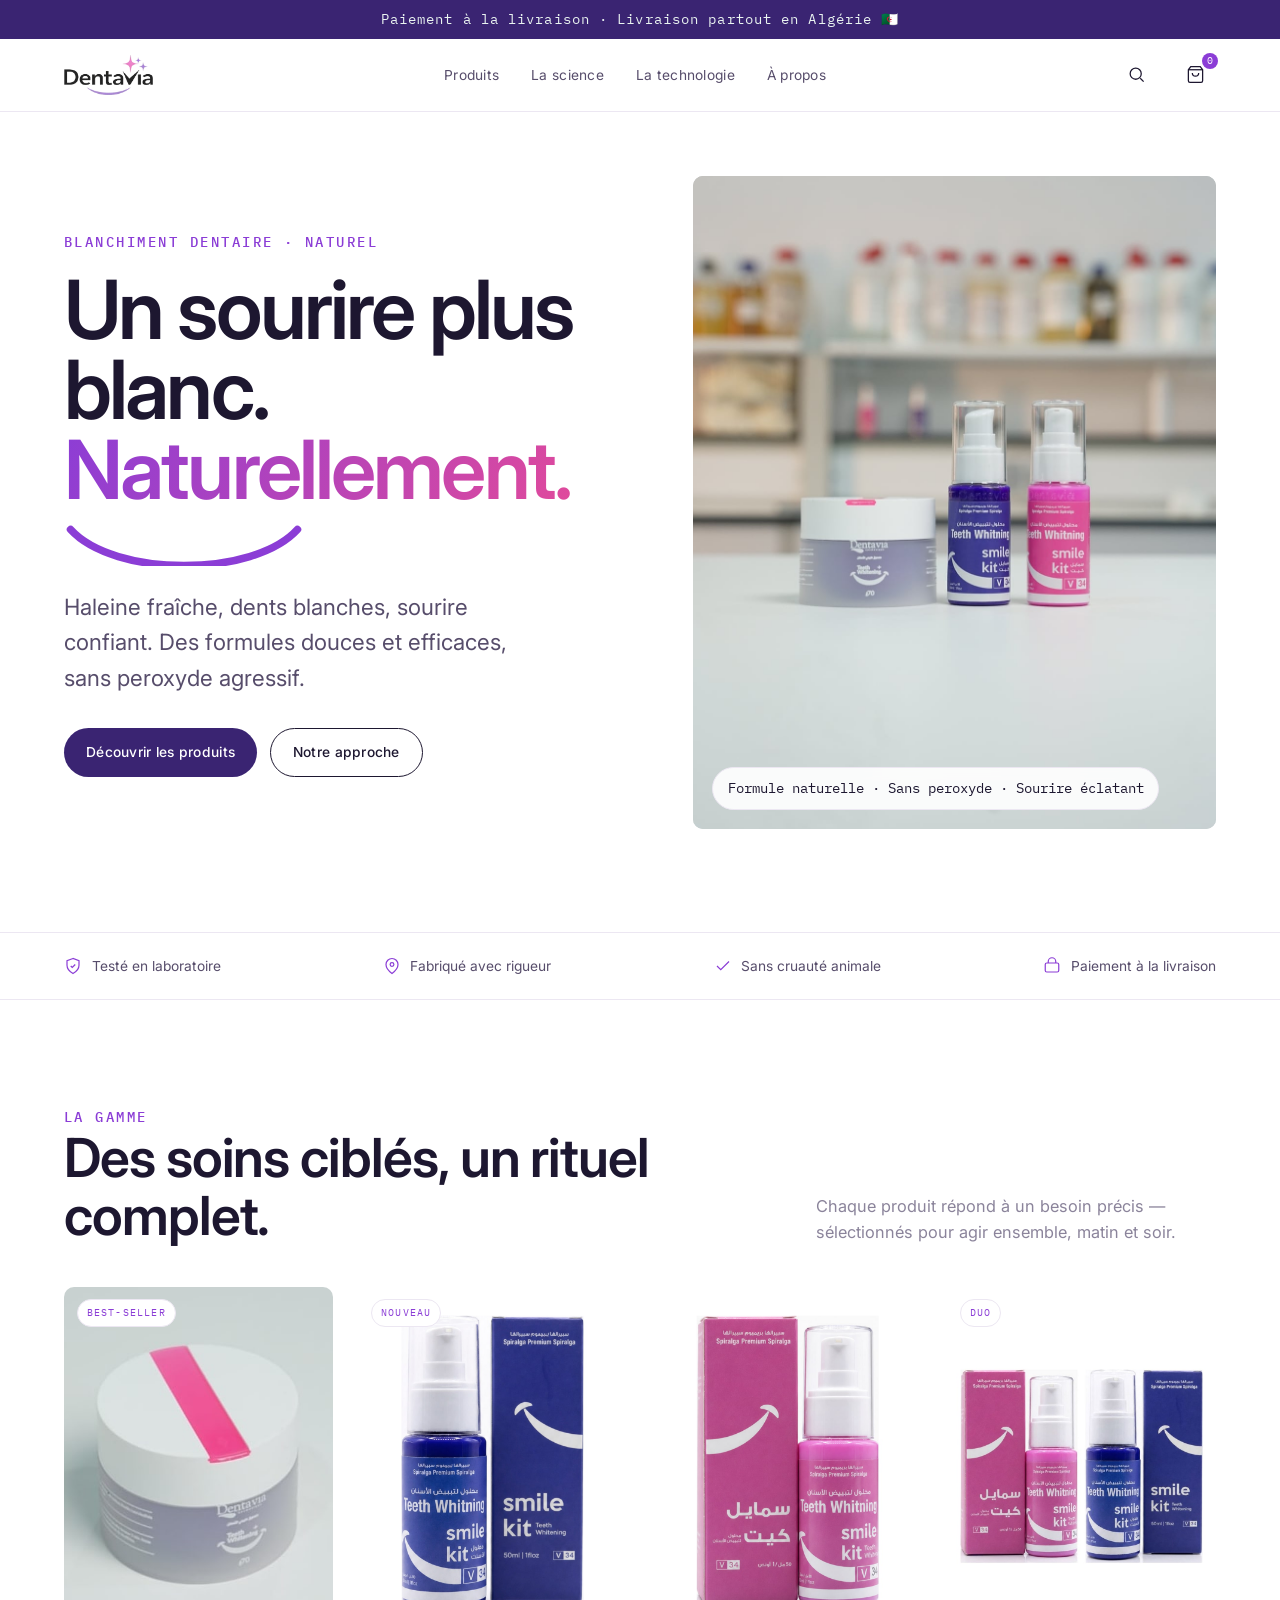
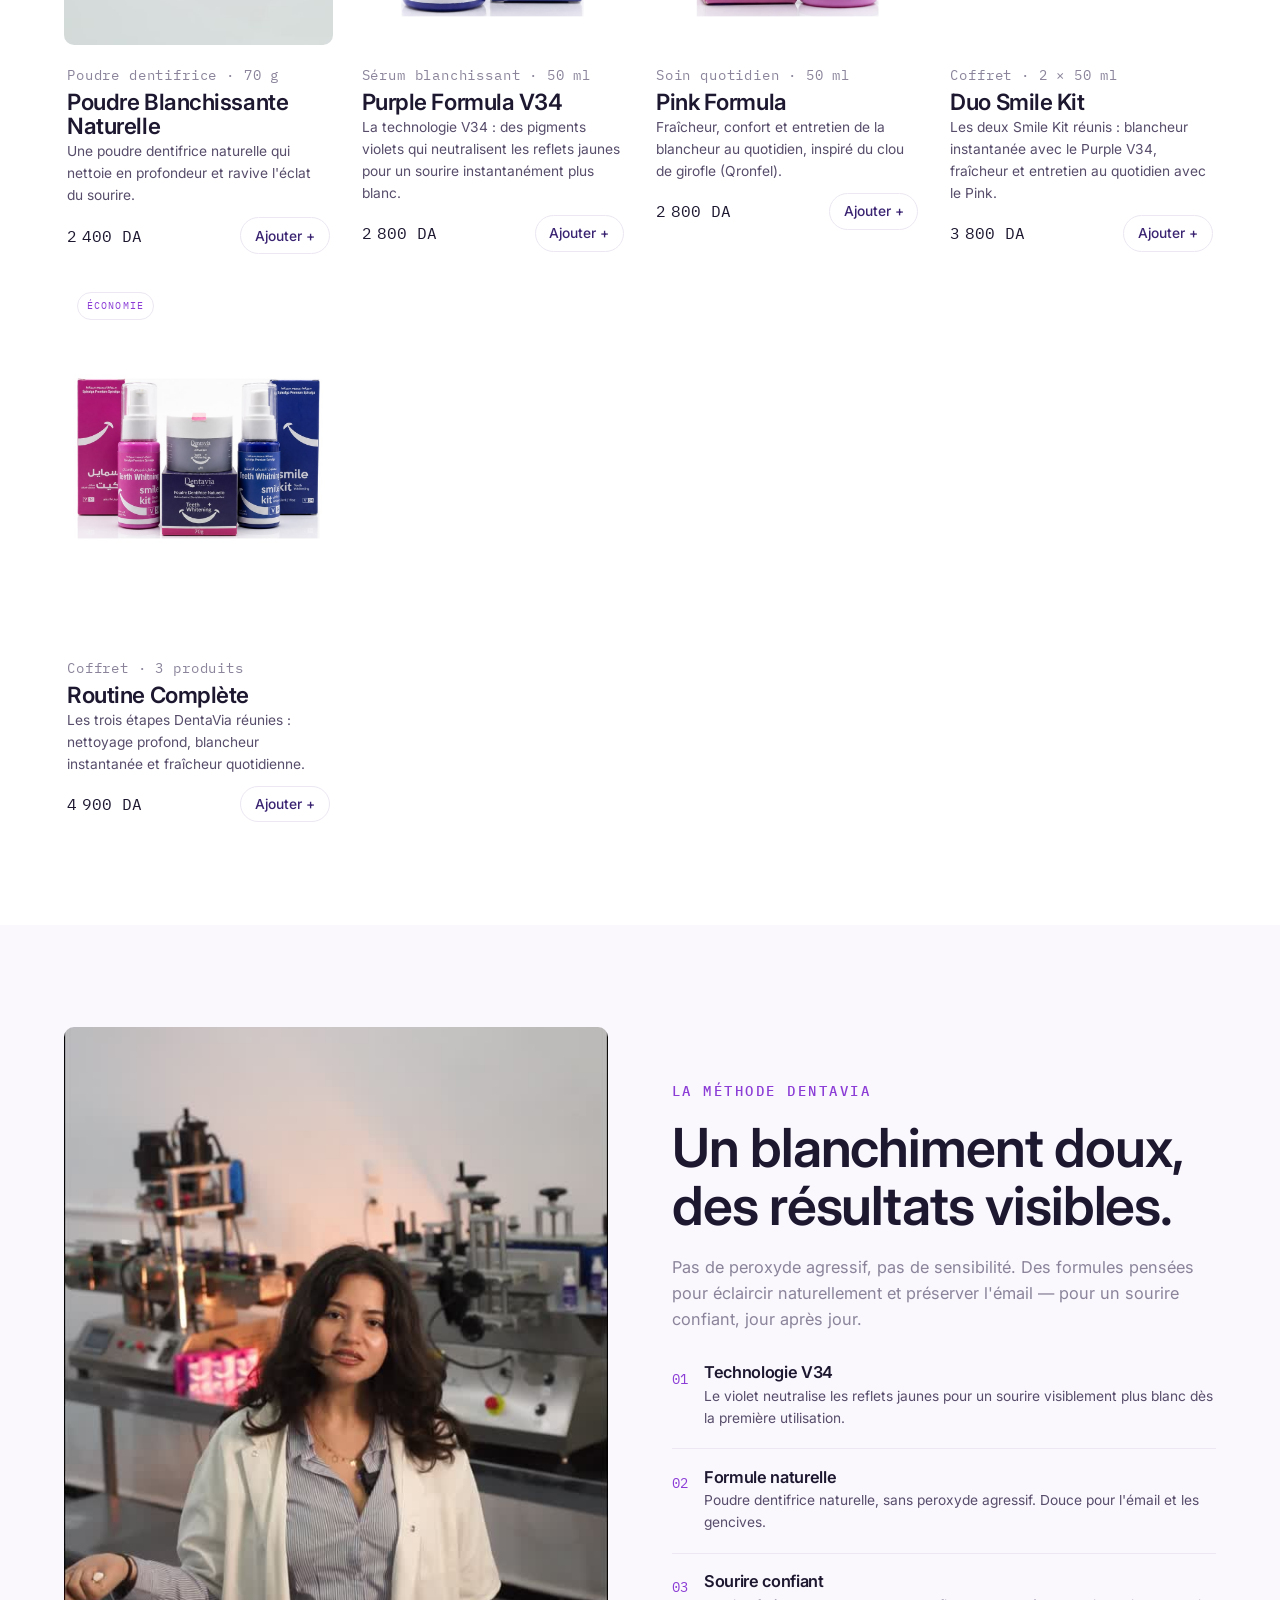
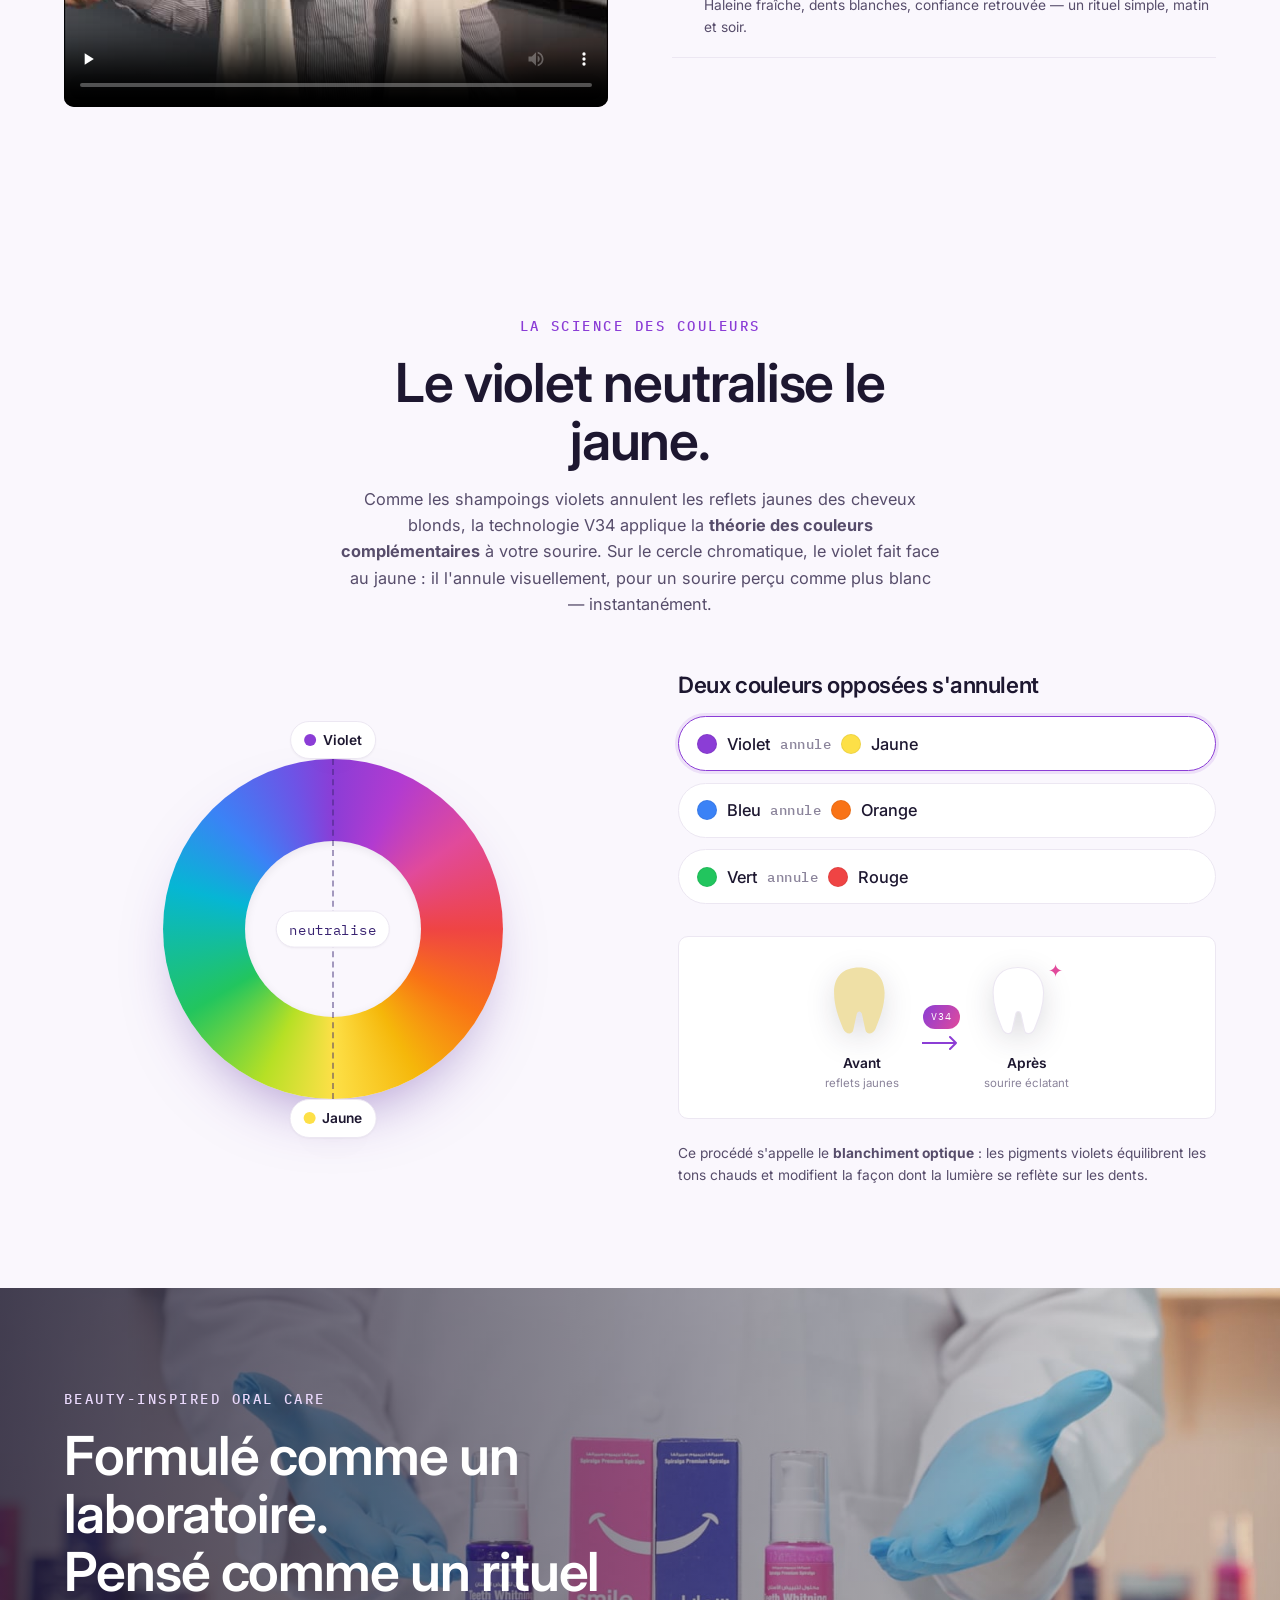
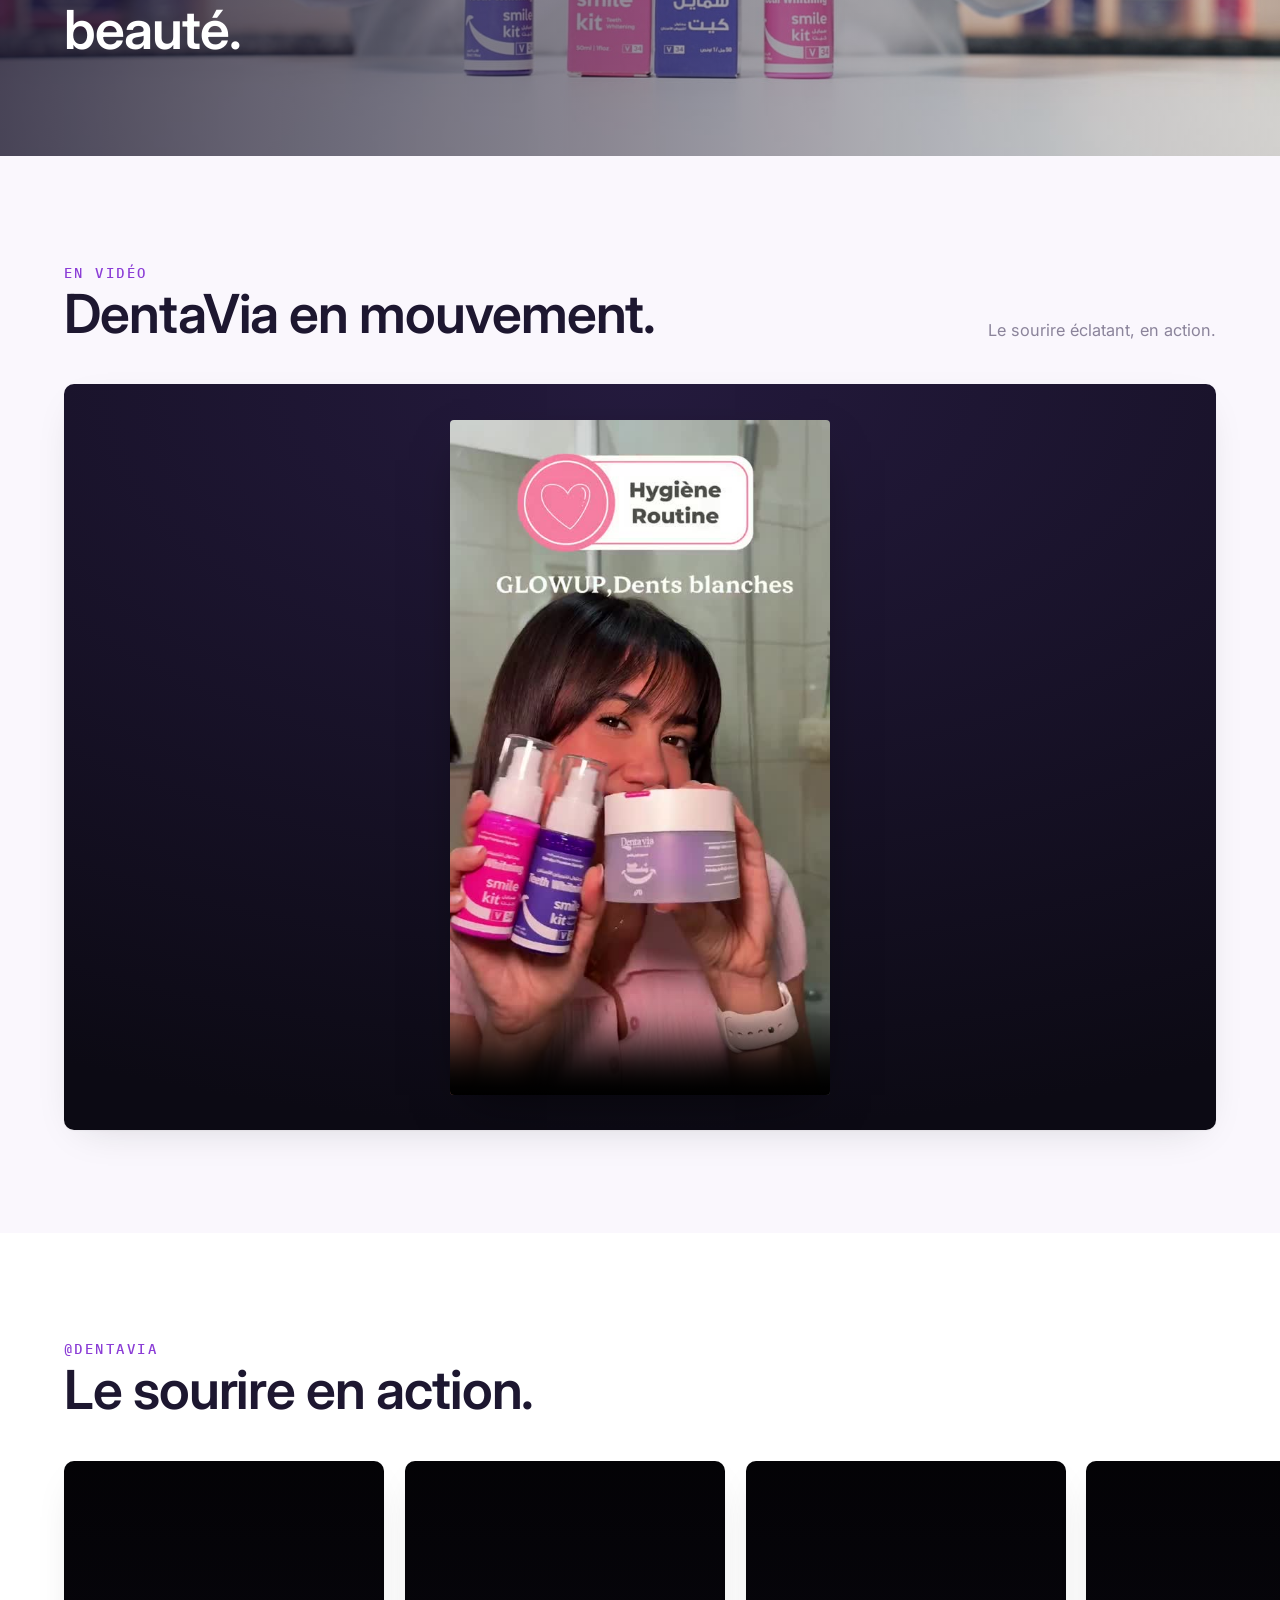
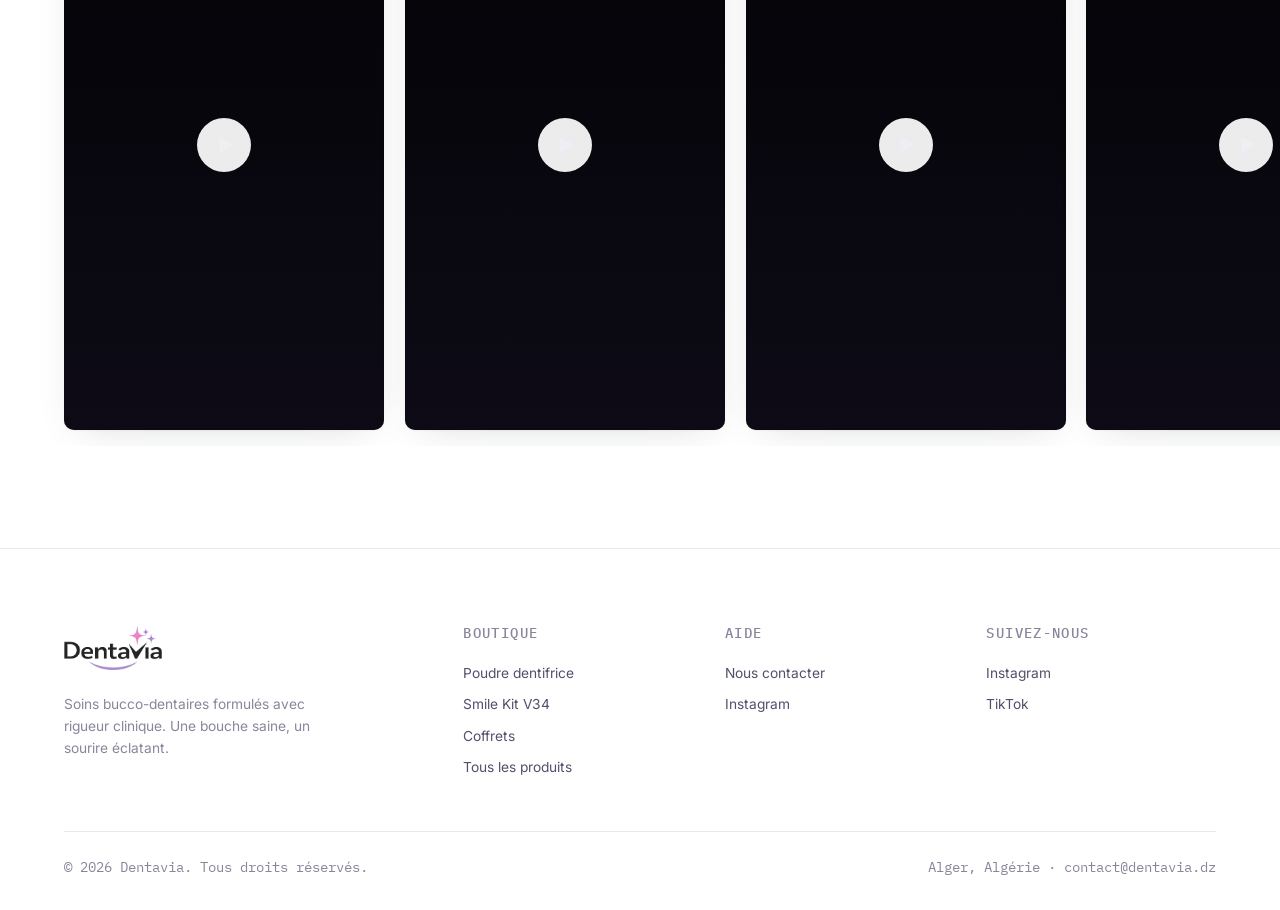
==== commit 447c2271: "Pre-launch: social links, contact email, search + mobile menu, remove newsletter, no free delivery (" ====
--- a/index.html
+++ b/index.html
@@ -15,16 +15,13 @@
   <!-- ===== Logo intro (animated reveal, once per session) ===== -->
   <div class="intro" id="intro" hidden>
     <div class="intro__stage">
-      <svg class="intro__smile" viewBox="0 0 120 26" preserveAspectRatio="none" fill="none" aria-hidden="true">
-        <path d="M5 6 C42 31 78 31 115 6" stroke="url(#ig)" stroke-width="6" stroke-linecap="round" pathLength="1" vector-effect="non-scaling-stroke" />
-        <defs><linearGradient id="ig" x1="0" y1="0" x2="120" y2="0"><stop stop-color="#8b3dd6"/><stop offset="1" stop-color="#e14a9b"/></linearGradient></defs>
-      </svg>
-      <img class="intro__logo" src="assets/img/logo.png" alt="DentaVia" />
+      <img class="intro__smile" src="assets/img/logo-smile.png" alt="" aria-hidden="true" />
+      <img class="intro__logo" src="assets/img/logo-nosmile.png" alt="DentaVia" />
     </div>
   </div>
 
   <!-- Announcement -->
-  <div class="announce">Livraison gratuite dès 5000 DA · Paiement à la livraison partout en Algérie</div>
+  <div class="announce">Paiement à la livraison · Livraison partout en Algérie 🇩🇿</div>
 
   <!-- Header -->
   <header class="site-header">
@@ -33,7 +30,7 @@
       <nav class="nav__links" aria-label="Principal">
         <a href="#products">Produits</a>
         <a href="#science">La science</a>
-        <a href="#routine">Routine</a>
+        <a href="#theory">La technologie</a>
         <a href="#">À propos</a>
       </nav>
       <div class="nav__actions">
@@ -220,18 +217,6 @@
       </div>
     </section>
 
-    <!-- Routine / Newsletter -->
-    <section id="routine" class="wrap">
-      <div class="news">
-        <span class="eyebrow" style="color:#8fd0c5">Rejoignez Dentavia</span>
-        <h2>Recevez votre routine personnalisée.</h2>
-        <p>Conseils d'experts, nouveautés et offres réservées. Inscrivez-vous et obtenez -10% sur votre première commande.</p>
-        <form class="news__form" onsubmit="event.preventDefault(); this.reset(); alert('Merci ! (branchement e-mail à venir)');">
-          <input type="email" placeholder="Votre adresse e-mail" required />
-          <button class="btn btn--solid" type="submit">S'inscrire</button>
-        </form>
-      </div>
-    </section>
   </main>
 
   <!-- Footer -->
@@ -248,16 +233,16 @@
         </div>
         <div class="footer__col">
           <h4>Aide</h4>
-          <a href="#">Livraison</a><a href="#">Retours</a><a href="#">Nous contacter</a><a href="#">FAQ</a>
+          <a href="mailto:contact@dentavia.dz">Nous contacter</a><a href="https://www.instagram.com/dentaviadz/" target="_blank" rel="noopener">Instagram</a>
         </div>
         <div class="footer__col">
           <h4>Suivez-nous</h4>
-          <a href="#">Instagram</a><a href="#">Facebook</a><a href="#">TikTok</a>
+          <a href="https://www.instagram.com/dentaviadz/" target="_blank" rel="noopener">Instagram</a><a href="https://www.tiktok.com/@dentavia26" target="_blank" rel="noopener">TikTok</a>
         </div>
       </div>
       <div class="footer__bottom">
         <p>© 2026 Dentavia. Tous droits réservés.</p>
-        <p>Alger, Algérie</p>
+        <p>Alger, Algérie · <a href="mailto:contact@dentavia.dz">contact@dentavia.dz</a></p>
       </div>
     </div>
   </footer>
--- a/assets/css/style.css
+++ b/assets/css/style.css
@@ -111,12 +111,12 @@
 .intro__stage { position: relative; width: min(82vw, 400px); aspect-ratio: 578 / 259; }
 
 /* 1) smile swoosh draws first, sitting exactly where the logo's smile lives */
-.intro__smile { position: absolute; left: 25%; top: 79%; width: 50%; height: 22%; }
-.intro__smile path {
-  stroke-dasharray: 1; stroke-dashoffset: 1;
-  animation: introDraw .75s .15s cubic-bezier(.5,0,.3,1) forwards;
-}
-@keyframes introDraw { to { stroke-dashoffset: 0; } }
+.intro__smile {
+  position: absolute; inset: 0; width: 100%; height: 100%; object-fit: contain;
+  clip-path: inset(0 100% 0 0);   /* revealed left → right, like it's being drawn */
+  animation: introDraw .8s .15s cubic-bezier(.45,0,.25,1) forwards;
+}
+@keyframes introDraw { to { clip-path: inset(0 0 0 0); } }
 
 /* 2) full logo resolves in on top (its smile overlaps the drawn one) */
 .intro__logo {
@@ -592,6 +592,24 @@
 .confirm__summary { text-align: left; background: var(--paper-2); border: 1px solid var(--line); border-radius: var(--radius-lg); padding: 1.4rem; margin: 2rem 0; }
 
 /* =========================================================
+   Search overlay
+   ========================================================= */
+.search { position: fixed; inset: 0; z-index: 120; background: #fff; overflow-y: auto; animation: introIn .2s ease both; }
+.search__head { display: flex; align-items: center; gap: .8rem; padding-block: 1.1rem; border-bottom: 1px solid var(--line); position: sticky; top: 0; background: #fff; }
+.search__head input { flex: 1; font: inherit; font-size: var(--step-1); border: 0; outline: 0; padding: .5rem 0; background: transparent; color: var(--ink); }
+.search__results { padding-block: 1rem 3rem; display: grid; gap: .3rem; }
+.search__item { display: grid; grid-template-columns: 54px 1fr auto; gap: 1rem; align-items: center; padding: .7rem .5rem; border-radius: var(--radius); color: var(--ink); }
+.search__item:hover, .search__item:active { background: var(--paper-2); }
+.search__thumb { aspect-ratio: 1; background: var(--paper-2); border-radius: var(--radius); display: grid; place-items: center; overflow: hidden; }
+.search__thumb img { width: 80%; }
+.search__thumb.is-photo img { width: 100%; height: 100%; object-fit: cover; }
+.search__info { display: flex; flex-direction: column; }
+.search__info strong { font-size: var(--step-0); }
+.search__info small { color: var(--ink-muted); font-family: var(--font-mono); font-size: var(--step--1); }
+.search__price { font-family: var(--font-mono); font-size: var(--step--1); }
+.search__empty { color: var(--ink-muted); padding: 2.5rem .5rem; }
+
+/* =========================================================
    Responsive
    ========================================================= */
 @media (max-width: 1000px) {
@@ -602,7 +620,15 @@
   .hero__grid { grid-template-columns: 1fr; }
   .hero__media { order: -1; aspect-ratio: 16/12; }
   .feature__grid { grid-template-columns: 1fr; }
-  .nav__links { display: none; }
+  .nav__links {
+    display: none; position: absolute; top: 100%; left: 0; right: 0;
+    flex-direction: column; gap: 0;
+    background: #fff; border-bottom: 1px solid var(--line);
+    padding: .3rem var(--gutter) 1rem; box-shadow: var(--shadow);
+  }
+  body.nav-open .nav__links { display: flex; }
+  .nav__links a { padding: 1rem .1rem; border-bottom: 1px solid var(--line); font-size: 1.05rem; color: var(--ink); }
+  .nav__links a::after { display: none; }
   .nav__toggle { display: inline-grid; }
   .card__add { opacity: 1; transform: none; }
   .pdp { grid-template-columns: 1fr; }
